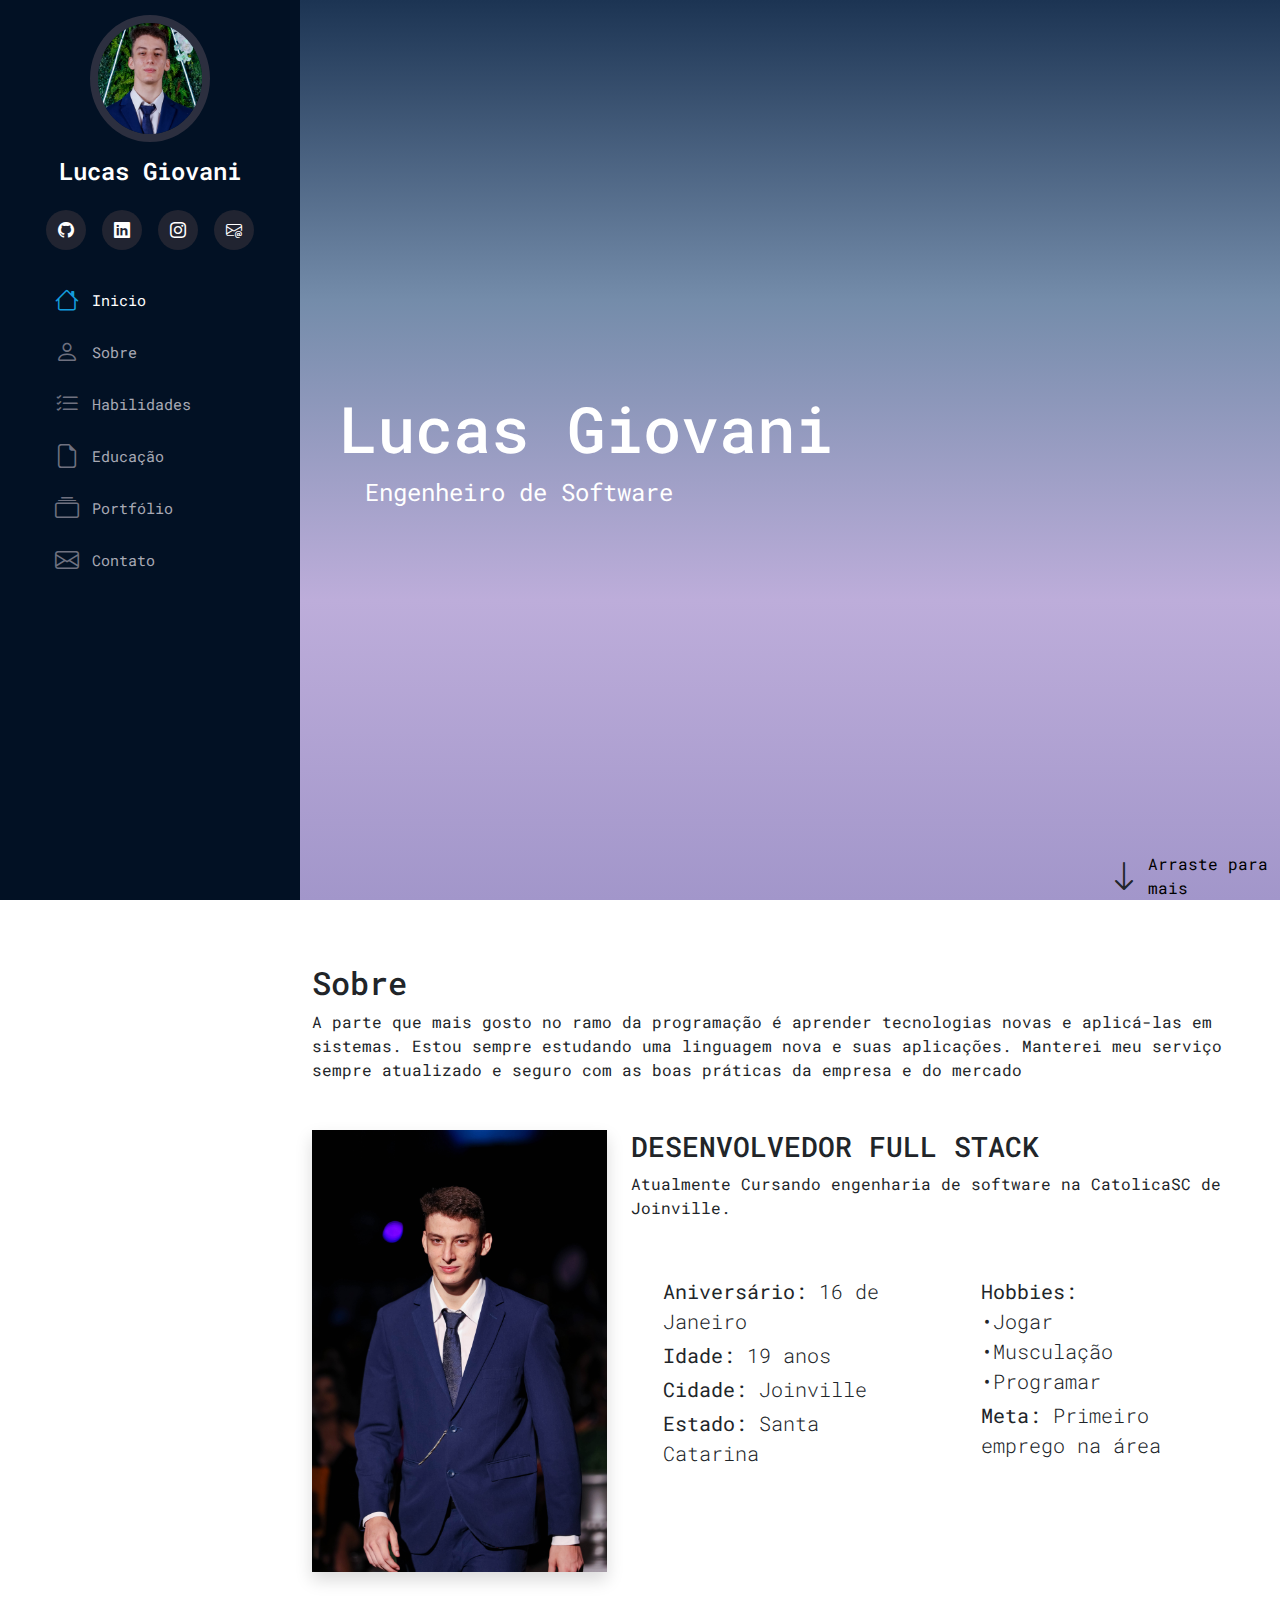
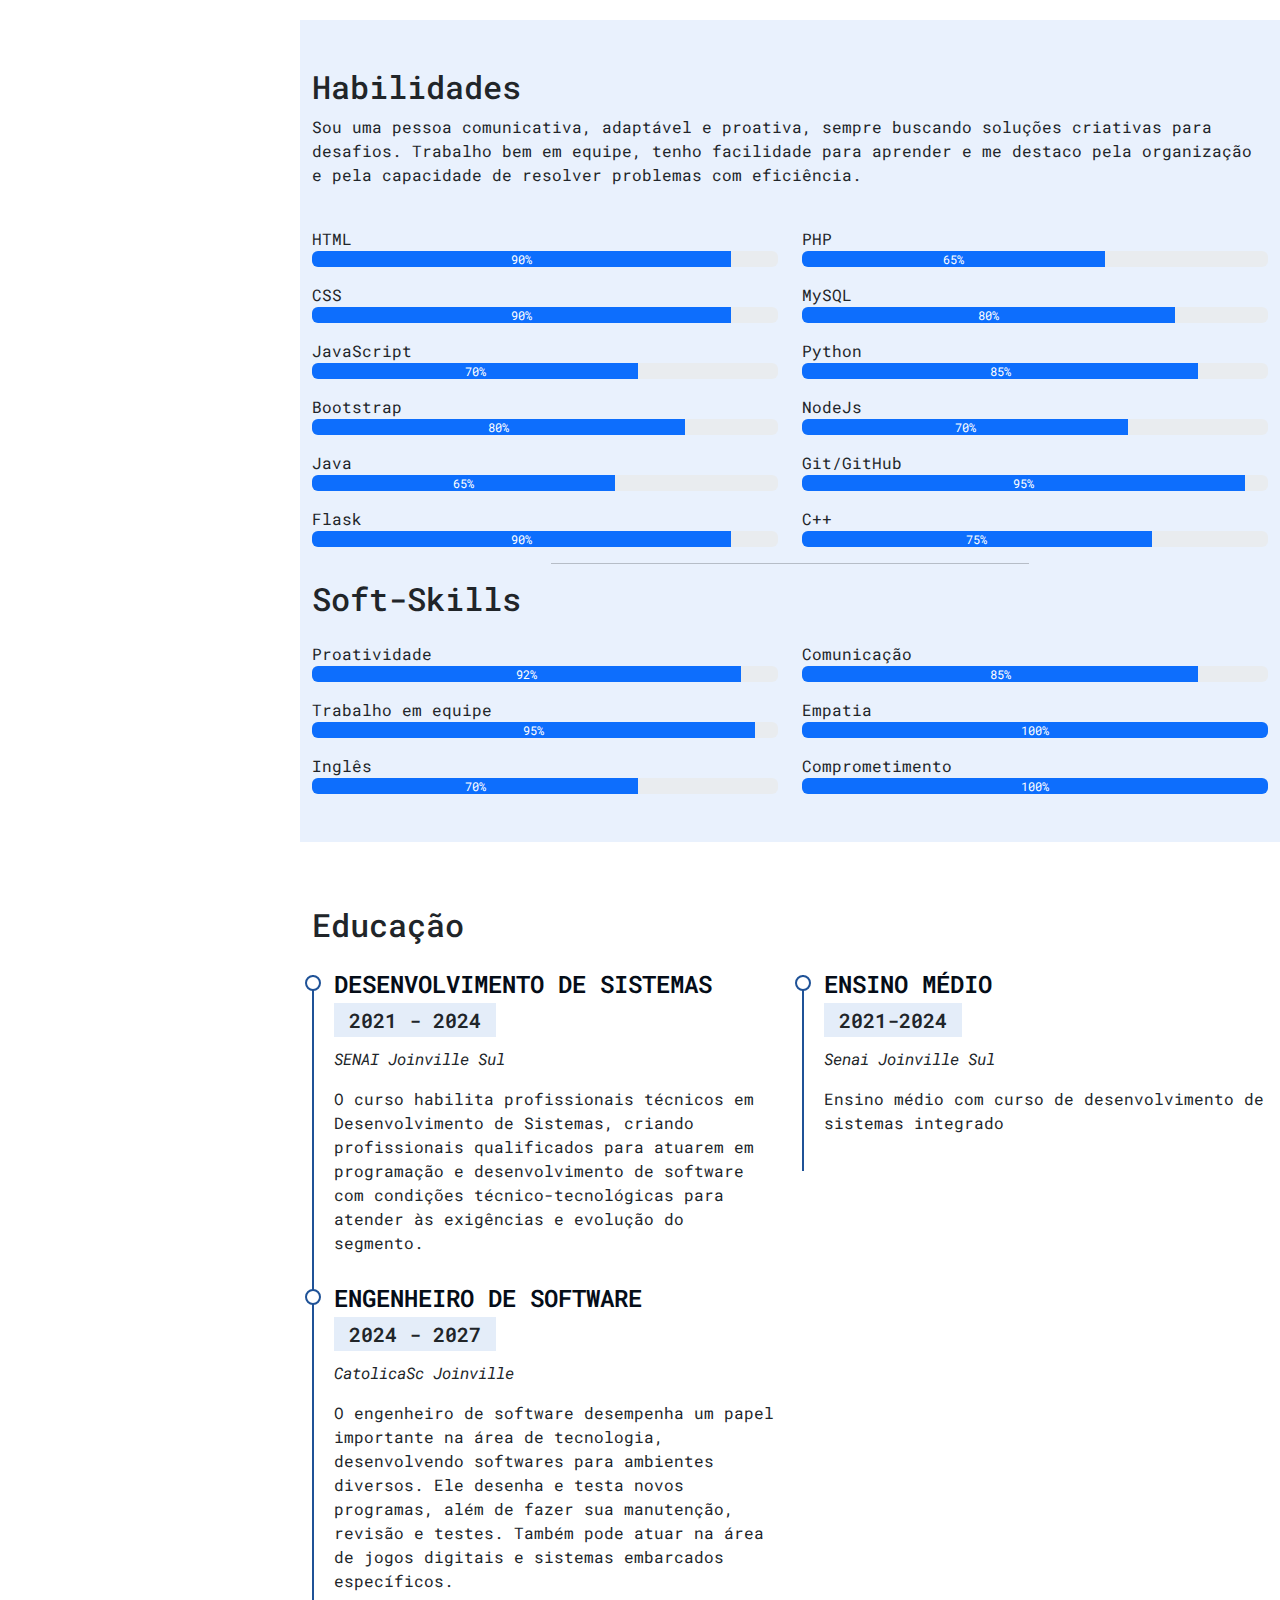
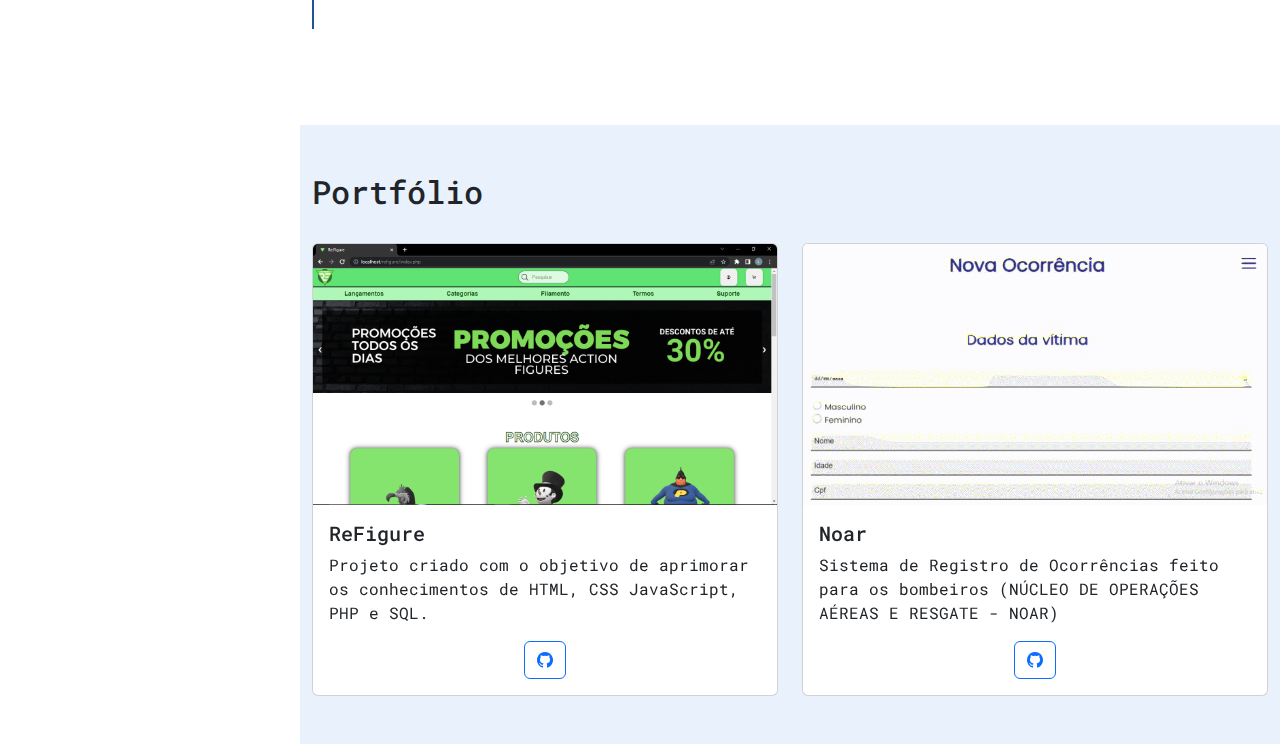
==== index.html @ ea5d6c71 "Update index.html" ====
<!DOCTYPE html>
<html lang="pt-br">

<head>
    <meta charset="UTF-8">
    <meta name="viewport" content="width=device-width, initial-scale=1.0">
    <link rel="stylesheet" href="./static/bootstrap/css/bootstrap.css">
    <link rel="stylesheet" href="./static/style.css">
    <link rel="icon" type="image/png" href="./static/img/">
    <link rel="stylesheet" href="https://cdn.jsdelivr.net/npm/bootstrap-icons@1.10.5/font/bootstrap-icons.css">
    <title>Lucas Giovani | Portfólio</title>
</head>

<body>

    <i class="bi bi-list menu-mobile"></i>

    <aside id="header"> <!--Menu lateral-->
        <section class="profile"> <!--Seção da foto de perfil, nome, e social-links-->
            <img src="./static/img/_MG_1927-rosto.jpg" alt="Foto Lucas"> <!--Foto pessoal-->
            <h1>Lucas Giovani</h1>
            <div class="social-links mt-4 text-center d-flex flex-row justify-content-center"> <!--linha aonde está o github, linkedin e o instagram-->
                <a target="_blank" href="https://github.com/LucasGiovaniFruck"> <!--github-->
                    <i class="bi bi-github"></i>
                </a>
                <a target="_blank" href="https://www.linkedin.com/in/lucas-giovani-fruck-2a6330213/"> <!--Linkedin-->
                    <i class="bi bi-linkedin"></i>
                </a>
                <a target="_blank" href="https://www.instagram.com/lucasgiovanifruck/"> <!--Instagram-->
                    <i class="bi bi-instagram"></i>
                </a>
                <a target="_blank" href="https://mail.google.com/mail/u/0/?fs=1&to=Lucas.g.fruck@gmail.com&tf=cm"> <!--Instagram-->
                    <i class="bi bi-envelope-at"></i>
                </a>
                
            </div>
        </section>

        <nav id="navbar" class="nav-menu"> <!--navbar lateral-->
            <ul class="nav flex-column"> <!--Lista em column-->
                <li class="nav-item">
                    <a class="nav-link active" aria-current="page" href="#inicio"><i class="bi bi-house"></i>Inicio</a>
                </li>
                <li class="nav-item">
                    <a class="nav-link" href="#sobre"><i class="bi bi-person"></i>Sobre</a>
                </li>
                <li class="nav-item">
                    <a class="nav-link" href="#habilidades"><i class="bi bi-list-check"></i>Habilidades</a>
                </li>
                <li class="nav-item">
                    <a class="nav-link" href="#curriculo"><i class="bi bi-file-earmark"></i>Educação</a>
                </li>
                <li class="nav-item">
                    <a class="nav-link" href="#portfolio"><i class="bi bi-collection"></i>Portfólio</a>
                </li>
                <li class="nav-item">
                    <a class="nav-link" href="#contato"><i class="bi bi-envelope"></i>Contato</a>
                </li>
            </ul>
        </nav>
    </aside>

    <main id="main">

        <section class="row m-0 p-0" id="inicio">
            <div class="col-md-7 d-flex justify-content-center align-itens-center flex-column text-align-center">
                <h2 class="text-white text-shadow"> Lucas Giovani </h2>
                <span id="subtitle" class="text-white text-shadow">Engenheiro de Software</span>
            </div>

            <div class="col-md-5 d-flex justify-content-end align-items-end">
                <div id="arraste" class="d-flex align-itens-center text-shadow">
                    <i class="bi bi-arrow-down pe-2 fs-2"></i>
                    <a href="#sobre">Arraste para mais</a>
                </div>
            </div>
        </section>

        <section class="container mt-5" id="sobre">
            <div class="row w-100">
                <div class="col-md-12">
                    <h2 class="pt-3">Sobre</h2>
                    <p> 
                        A parte que mais gosto no ramo da
                        programação é aprender tecnologias
                        novas e aplicá-las em sistemas. Estou
                        sempre estudando uma linguagem
                        nova e suas aplicações. Manterei
                        meu serviço sempre atualizado e
                        seguro com as boas práticas da
                        empresa e do mercado 
                    </p>

                    <div class="row mt-5">
                        <div class="col-md-4">
                            <img class="img-fluid shadow" src="./static/img/ALE_1166.jpg" alt="Foto Lucas">
                        </div>
                        <div class="col-md-8">
                            <h3>DESENVOLVEDOR FULL STACK</h3>
                            <p> Atualmente Cursando engenharia de software na CatolicaSC de Joinville.</p>
                            <br>
                                <div class="row mt-3 mb-3">
                                    <div class="col-md-6">
                                        <ul class="list-group-flush fs-5">
                                            <li class="list-group-item mb-1">
                                                Aniversário: <span class="fw-light">16 de Janeiro</span>
                                            </li>
                                            <li class="list-group-item mb-1">
                                                Idade: <span class="fw-light">19 anos</span>
                                            </li>
                                            <li class="list-group-item mb-1">
                                                Cidade: <span class="fw-light">Joinville</span>
                                            </li>
                                            <li class="list-group-item mb-1">
                                                Estado: <span class="fw-light">Santa Catarina</span>
                                            </li> 
                                        </ul>
                                    </div>
                                    <div class="col-md-6">
                                        <ul class="list-group-flush fs-5">
                                            <li class="list-group-item mb-1">
                                                Hobbies: <span class="fw-light"><br>•Jogar<Br>•Musculação<br>•Programar</span>
                                            </li>
                                            <li class="list-group-item mb-1">
                                                Meta: <span class="fw-light">Primeiro emprego na área</span>
                                            </li>
                                        </ul>  
                                    </div>
                                </div>

                        </div>
                    </div>
                </div>
            </div>
        </section>

        <section class="mt-5 section-bg" id="habilidades">

            <div class="container pb-5">
                <h2 class="pt-5">Habilidades</h2>
                <p>Sou uma pessoa comunicativa, adaptável e proativa, sempre buscando soluções criativas 
                    para desafios. Trabalho bem em equipe, tenho facilidade para aprender e me destaco 
                    pela organização e pela capacidade de resolver problemas com eficiência.</p>
                
                <div class="row mt-4">
                    <div class="col-md-6">
                        <p class="mt-3 mb-0">HTML</p>
                        <div class="progress" role="progressbar" aria-label="Example with label" aria-valuenow="90%" aria-valuemin="0" aria-valuemax="100">
                            <div class="progress-bar" style="width: 90%">90%</div>
                        </div>
                        <p class="mt-3 mb-0">CSS</p>
                        <div class="progress" role="progressbar" aria-label="Example with label" aria-valuenow="90%" aria-valuemin="0" aria-valuemax="100">
                            <div class="progress-bar" style="width: 90%">90%</div>
                        </div>
                        <p class="mt-3 mb-0">JavaScript</p>
                        <div class="progress" role="progressbar" aria-label="Example with label" aria-valuenow="70%" aria-valuemin="0" aria-valuemax="100">
                            <div class="progress-bar" style="width: 70%">70%</div>
                        </div>
                        <p class="mt-3 mb-0">Bootstrap</p>
                        <div class="progress" role="progressbar" aria-label="Example with label" aria-valuenow="80%" aria-valuemin="0" aria-valuemax="100">
                            <div class="progress-bar" style="width: 80%">80%</div>  
                        </div>           
                        <p class="mt-3 mb-0">Java</p>
                        <div class="progress" role="progressbar" aria-label="Example with label" aria-valuenow="65%" aria-valuemin="0" aria-valuemax="100">
                            <div class="progress-bar" style="width: 65%">65%</div>  
                        </div>     
                        <p class="mt-3 mb-0">Flask</p>
                        <div class="progress" role="progressbar" aria-label="Example with label" aria-valuenow="90%" aria-valuemin="0" aria-valuemax="100">
                            <div class="progress-bar" style="width: 90%">90%</div>  
                        </div>            
                    </div>
                    <div class="col-md-6">
                        <p class="mt-3 mb-0">PHP</p>
                        <div class="progress" role="progressbar" aria-label="Example with label" aria-valuenow="65%" aria-valuemin="0" aria-valuemax="100">
                            <div class="progress-bar" style="width: 65%">65%</div>  
                        </div>
                        <p class="mt-3 mb-0">MySQL</p>
                        <div class="progress" role="progressbar" aria-label="Example with label" aria-valuenow="80%" aria-valuemin="0" aria-valuemax="100">
                            <div class="progress-bar" style="width: 80%">80%</div>  
                        </div>
                        <p class="mt-3 mb-0">Python</p>
                        <div class="progress" role="progressbar" aria-label="Example with label" aria-valuenow="85%" aria-valuemin="0" aria-valuemax="100">
                            <div class="progress-bar" style="width: 85%">85%</div>  
                        </div>
                        <p class="mt-3 mb-0">NodeJs</p>
                        <div class="progress" role="progressbar" aria-label="Example with label" aria-valuenow="70%" aria-valuemin="0" aria-valuemax="100">
                            <div class="progress-bar" style="width: 70%">70%</div>  
                        </div>
                        <p class="mt-3 mb-0">Git/GitHub</p>
                        <div class="progress" role="progressbar" aria-label="Example with label" aria-valuenow="95%" aria-valuemin="0" aria-valuemax="100">
                            <div class="progress-bar" style="width: 95%">95%</div>  
                        </div>
                        <p class="mt-3 mb-0">C++</p>
                        <div class="progress" role="progressbar" aria-label="Example with label" aria-valuenow="75%" aria-valuemin="0" aria-valuemax="100">
                            <div class="progress-bar" style="width: 75%">75%</div>  
                        </div>
                    </div>
                </div>

                <hr class="w-50 me-auto ms-auto">
                <h2 class="fs-2">Soft-Skills</h2>
    
                <div class="row">
                    <div class="col-md-6">
                        <p class="mt-3 mb-0">Proatividade</p>
                        <div class="progress" role="progressbar" aria-label="Example with label" aria-valuenow="92%" aria-valuemin="0" aria-valuemax="100">
                            <div class="progress-bar" style="width: 92%">92%</div>  
                        </div>
                        <p class="mt-3 mb-0">Trabalho em equipe</p>
                        <div class="progress" role="progressbar" aria-label="Example with label" aria-valuenow="95%" aria-valuemin="0" aria-valuemax="100">
                            <div class="progress-bar" style="width: 95%">95%</div>  
                        </div>
                        <p class="mt-3 mb-0">Inglês</p>
                        <div class="progress" role="progressbar" aria-label="Example with label" aria-valuenow="70%" aria-valuemin="0" aria-valuemax="100">
                            <div class="progress-bar" style="width: 70%">70%</div>  
                        </div>
                    </div>
                    <div class="col-md-6">
                        <p class="mt-3 mb-0">Comunicação</p>
                        <div class="progress" role="progressbar" aria-label="Example with label" aria-valuenow="85%" aria-valuemin="0" aria-valuemax="100">
                            <div class="progress-bar" style="width: 85%">85%</div>  
                        </div>
                        <p class="mt-3 mb-0">Empatia</p>
                        <div class="progress" role="progressbar" aria-label="Example with label" aria-valuenow="100%" aria-valuemin="0" aria-valuemax="100">
                            <div class="progress-bar" style="width: 100%">100%</div>  
                        </div>
                        <p class="mt-3 mb-0">Comprometimento</p>
                        <div class="progress" role="progressbar" aria-label="Example with label" aria-valuenow="100%" aria-valuemin="0" aria-valuemax="100">
                            <div class="progress-bar" style="width: 100%">100%</div>  
                        </div>
                    </div>
                </div>

            </div>

        </section>

        <section class="mt-5 cv" id="curriculo">

            <div class="container pb-5">
                <h2 class="pt-3 pb-4">Educação</h2>

                <div class="row">
                    <div class="col-md-6">
                        <div class="cv-item">
                            <h4>Desenvolvimento de Sistemas</h4>
                            <h5>2021 - 2024</h5>
                            <p><em>SENAI Joinville Sul</em></p>
                            <p>O curso habilita profissionais técnicos em Desenvolvimento de Sistemas, 
                                criando profissionais qualificados para atuarem em programação e 
                                desenvolvimento de software com condições técnico-tecnológicas para 
                                atender às exigências e evolução do segmento.</p>
                        </div>
                    </div>
                        <div class="col-md-6">
                            <div class="cv-item">
                                <h4>Ensino Médio</h4>
                                <h5>2021-2024</h5>
                                <p><em>Senai Joinville Sul</em></p>
                                <p>Ensino médio com curso de desenvolvimento de sistemas integrado</p>
                            </div>
                        </div>

                </div>
                <div class="row">
                    <div class="col-md-6">
                        <div class="cv-item">
                            <h4>Engenheiro de Software</h4>
                            <h5>2024 - 2027</h5>
                            <p><em>CatolicaSc Joinville</em></p>
                            <p>O engenheiro de software desempenha um papel importante na área de 
                                tecnologia, desenvolvendo softwares para ambientes diversos. Ele 
                                desenha e testa novos programas, além de fazer sua manutenção, 
                                revisão e testes. Também pode atuar na área de jogos digitais e 
                                sistemas embarcados específicos.</p>
                        </div>
                    </div>
                </div>
            </div>
        </section>

        <section id="portfolio" class="mt-5 section-bg">
            <div class="container pb-5 pt-5">
                <h2 class="pb-4">Portfólio</h2>

                <div id="carouselPortfolio" class="carousel carousel-dark slide">
                    <div class="carousel-inner">
                      <div class="carousel-item active" data-bs-interval="10000">
                        
                        <div class="row row-cols-1 row-cols-md-2 g-4">
                            <div class="col">
                              <div class="card">
                                <img src="./static/img/refigurefoto.png" class="card-img-top" alt="...">
                                <div class="card-body">
                                  <h5 class="card-title">ReFigure</h5>
                                  <p class="card-text">Projeto criado com o objetivo de aprimorar os conhecimentos de HTML, CSS JavaScript, PHP e SQL.</p>
                                <div class="d-flex justify-content-center">
                                    <a href="https://github.com/LucasGiovaniFruck/REfigure" target="_blank" class="btn btn-outline-primary">
                                    <i class="bi bi-github"></i>
                                    </a>
                                </div>
                                </div>
                              </div>
                            </div>
                            <div class="col">
                              <div class="card">
                                <img src="./static/img/Noar.png" class="card-img-top" alt="...">
                                <div class="card-body">
                                  <h5 class="card-title">Noar</h5>
                                  <p class="card-text">Sistema de Registro de Ocorrências
                                    feito para os bombeiros (NÚCLEO DE
                                    OPERAÇÕES AÉREAS E RESGATE - NOAR)</p>
                                    <div class="d-flex justify-content-center">
                                        <a href="https://github.com/LucasGiovaniFruck/Noar" target="_blank" class="btn btn-outline-primary">
                                        <i class="bi bi-github"></i>
                                        </a>
                                    </div>
                                </div>
                              </div>
                            </div>

                          </div>

                      </div>

                    </div>

                  </div>
                
            </div>
        </section>


    </main>

    <script src="../static/bootstrap/js/bootstrap.bundle.min.js"></script>
    <script src="../static/script.js"></script>
</body>

</html>


<!--<div class="col">
                              <div class="card">
                                <img src="./static/img/refigurefoto.png" class="card-img-top" alt="Site e-commerce">
                                <div class="card-body">
                                  <h5 class="card-title">ReFigure e-commerce</h5>
                                  <p class="card-text">Projeto criado com o objetivo de aprimorar os conhecimentos de HTML, CSS JavaScript, PHP e SQL.</p>
                                  <div class="d-flex justify-content-center">
                                    <a href="https://www.google.com/" target="_blank" class="btn-outline-dark me-3"><i class="bi bi-github"></i></a>
                                    <a href="https://www.google.com/" target="_blank" class="btn btn-outline-primary"><i class="bi bi-link-45deg"></i></a> 
                                  </div>
                                </div>
                              </div>
                            </div>
---- static/style.css ----
@import url('https://fonts.googleapis.com/css2?family=Roboto+Mono:ital,wght@0,100;0,200;0,300;0,400;0,500;0,600;0,700;1,100;1,200;1,300;1,400;1,500;1,600;1,700&display=swap');

html, body
{
    font-family: Roboto Mono, Arial;
    width: 100%;
    height: 100%;
}

#header /*Menu lateral*/
{
    position: fixed;
    top: 0;
    left: 0;
    bottom: 0;
    background-color: #021124;
    overflow-y: auto;
    width: 300px;
    transition: all ease-in-out 0.5s;
    padding: 0 15px;
    z-index: 9997;
}

#header .profile img /*foto pessoal*/
{
    margin: 15px auto;
    display: block;
    width: 120px;
    border: 8px solid #2c2f3f;
    border-radius: 50%;
}

#header .profile h1 /*Nome abaixo da foto pessoal*/
{
    font-size: 24px;
    margin: 0;
    padding: 0;
    font-weight: 600;
    text-align: center;
    color: #fff;
}

#header .profile .social-links
{
    margin-left: 1rem;
}

#header .profile .social-links a /*Icones dentro do circulo do social-links*/
{
    display: flex;
    justify-content: center;
    align-items: center;
    height: 40px;
    width: 40px;
    font-size: 1rem;
    background-color: #212431;
    color: #fff;
    padding: 0.6rem;
    margin-right: 1rem;
    border-radius: 50%;
    transition: 0.3s;
    text-decoration: none;
}

#header .profile .social-links a:hover /*hover para ao passar o mouse por cima dos social-links ficar azul*/
{
    background-color: #149ddd;
}

.nav-menu /*Para o nav-menu ficar alinhado*/
{
    padding: 1.5rem;
}

.nav-menu a,
.nav-menu a:focus /*Para deixar os textoscom suas respectivas cores e tamanhos*/
{
    display: flex;
    align-items: center;
    color: #a8a9b4;
    transition: 0.3s;
    font-size: 15px;
}

.nav-menu a i,
.nav-menu a:focus i /*Para deixar os icones com suas respectivas cores e tamanhos*/
{
    font-size: 24px;
    padding-right: 0.8rem;
    color: #6f7180;
}

.nav-menu a:hover,
.nav-menu .active,
.nav-menu .active:focus,
.nav-menu li:hover > a /*Para deixar o texto inicio destacado*/
{
    text-decoration: none;
    color: #ffffff;
}

.nav-menu a:hover i,
.nav-menu .active i,
.nav-menu .active:focus i,
.nav-menu li:hover > a i /*Para deixar o icone do inicio destacado*/
{
    color: #149ddd;
}

#main
{
    margin-left: 300px;
}

section#inicio
{
    background: linear-gradient(#1c3453, #748caa, #bdaddaff, #a296ca);
    background-repeat: no-repeat;
    /* para ocupar todo o espaço da tela */
    background-size: cover;
    /* Para não rolar junto com a tela fincado fixa */
    background-attachment: fixed;
    background-position: center;
    width: 100%;
    height: 100vh;
}

section#inicio h2
{
    font-size: 4rem;
    text-align: center;
}

section#inicio span#subtitle
{
    margin-left: 3.3rem;
    font-size: 1.5rem;
}

.text-shadow
{
    text-shadow: 4px 4px 10px #0000;
}

section#inicio div#arraste
{
    width: 10rem;
}

section#inicio div#arraste a
{
    text-decoration: none;
    color: #000;
}

i.menu-mobile
{
    position: fixed;
    color: #fff;
    background-color: #06264e;
    right: 1rem;
    top: 1rem;
    font-size: 1.5rem;
    border-radius: 4rem;
    cursor: pointer;
    z-index: 10;
    width: 45px;
    height: 45px;
    display: none;
    justify-content: center;
    align-items: center;
}

.menu-nav-active
{
    overflow: hidden;
}

.menu-nav-active #header
{
    left: 0;
}

@media (max-width: 1024px)
{
    #header
    {
        left: -300px;
    }
    i.menu-mobile
    {
        display: flex;
    }
    section#inicio h2
    {
        font-size: 3rem;
    }
    section#inicio span#subtitle
    {
        margin-left: 0;
        font-size: 1rem;
        display: flex;
        justify-content: center;
    }
    #main
    {
        margin-left: 0;
    }
}

/* Estilização da scrollbar */
*::-webkit-scrollbar
{
    width: 10px;
}

*::-webkit-scrollbar-track
{
    width: 12px;
    box-shadow: inset 0 0 .3rem #000050;
    background-color: #fff;
}

*::-webkit-scrollbar-thumb
{
    background-color: #343a91;
}

.section-bg
{
    background-color: #e9f1fd;
}

.cv .cv-title
{
    font-weight: 700;
    margin-top: 20px;
    margin-bottom: 20px;
    color: #050d18;
}

.cv .cv-item 
{
    padding: 0 0 20px 20px;
    margin-top: -2px;
    border-left: 2px solid #1f5297;
    position: relative;
}

.cv .cv-item h4
{
    line-height: 18px;
    font-weight: 600;
    text-transform: uppercase;
    color: #050d18;
    margin-bottom: 10px;
}

.cv .cv-item h5
{
    background: #e4edf9;
    padding: 5px 15px;
    display: inline-block;
    font-weight: 600;
    margin-bottom: 10px;
}

.cv .cv-item::before
{
    content: "";
    position: absolute;
    top: 0;
    left: -9px;
    width: 16px;
    height: 16px;
    border: 2px solid #1f5297;
    background: #fff;
    border-radius: 50%;
}
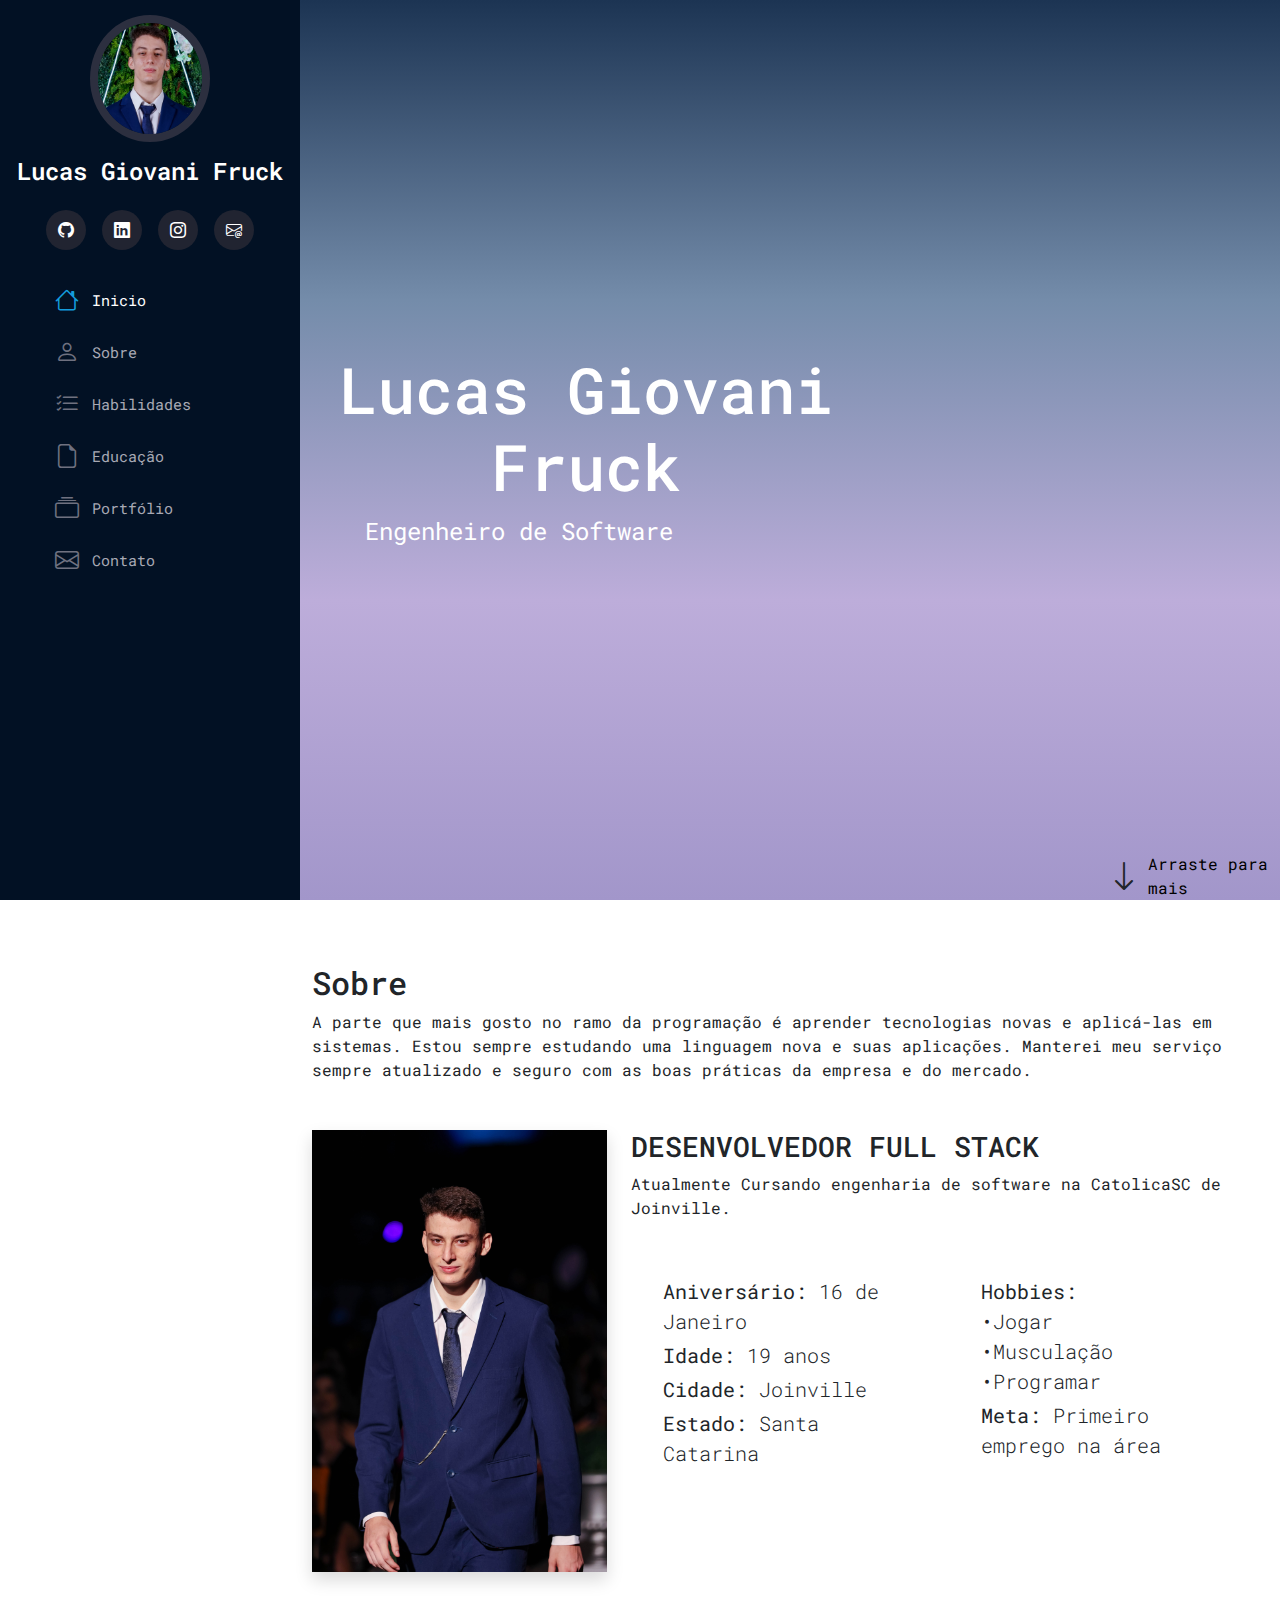
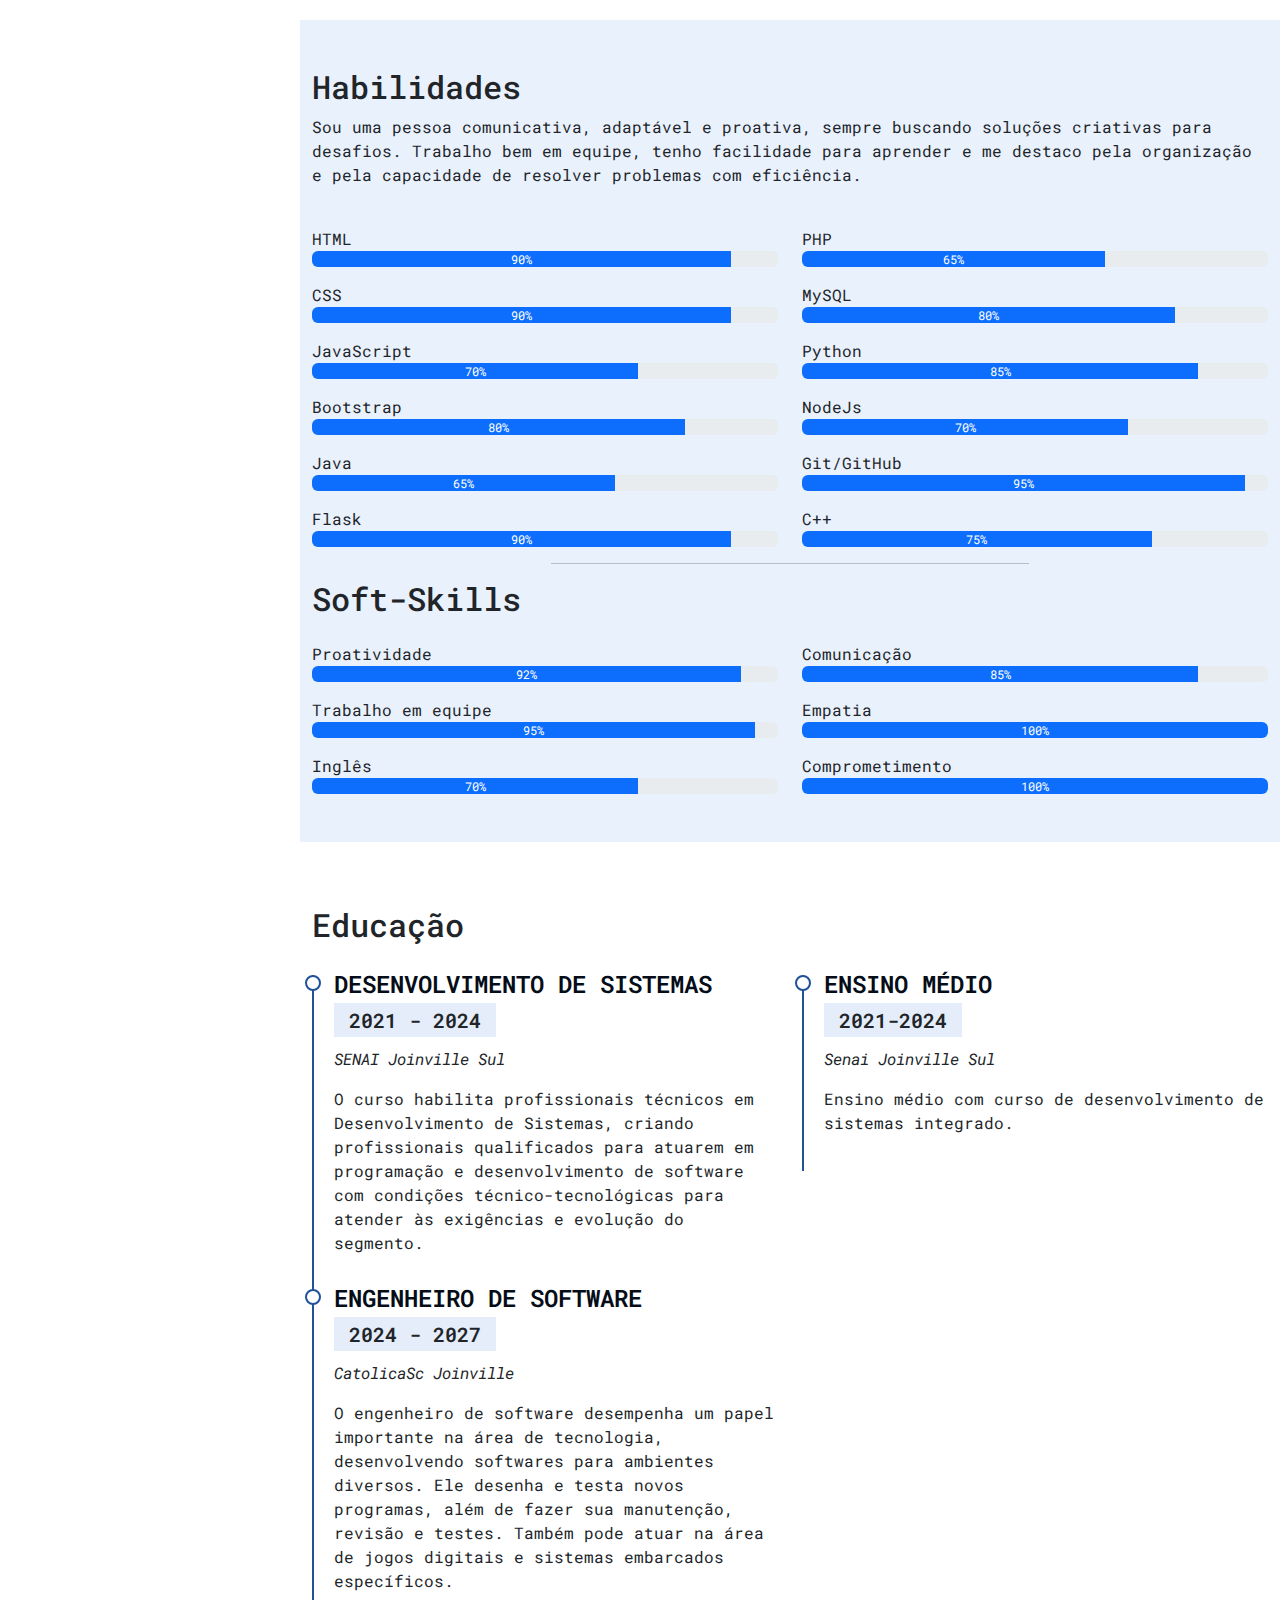
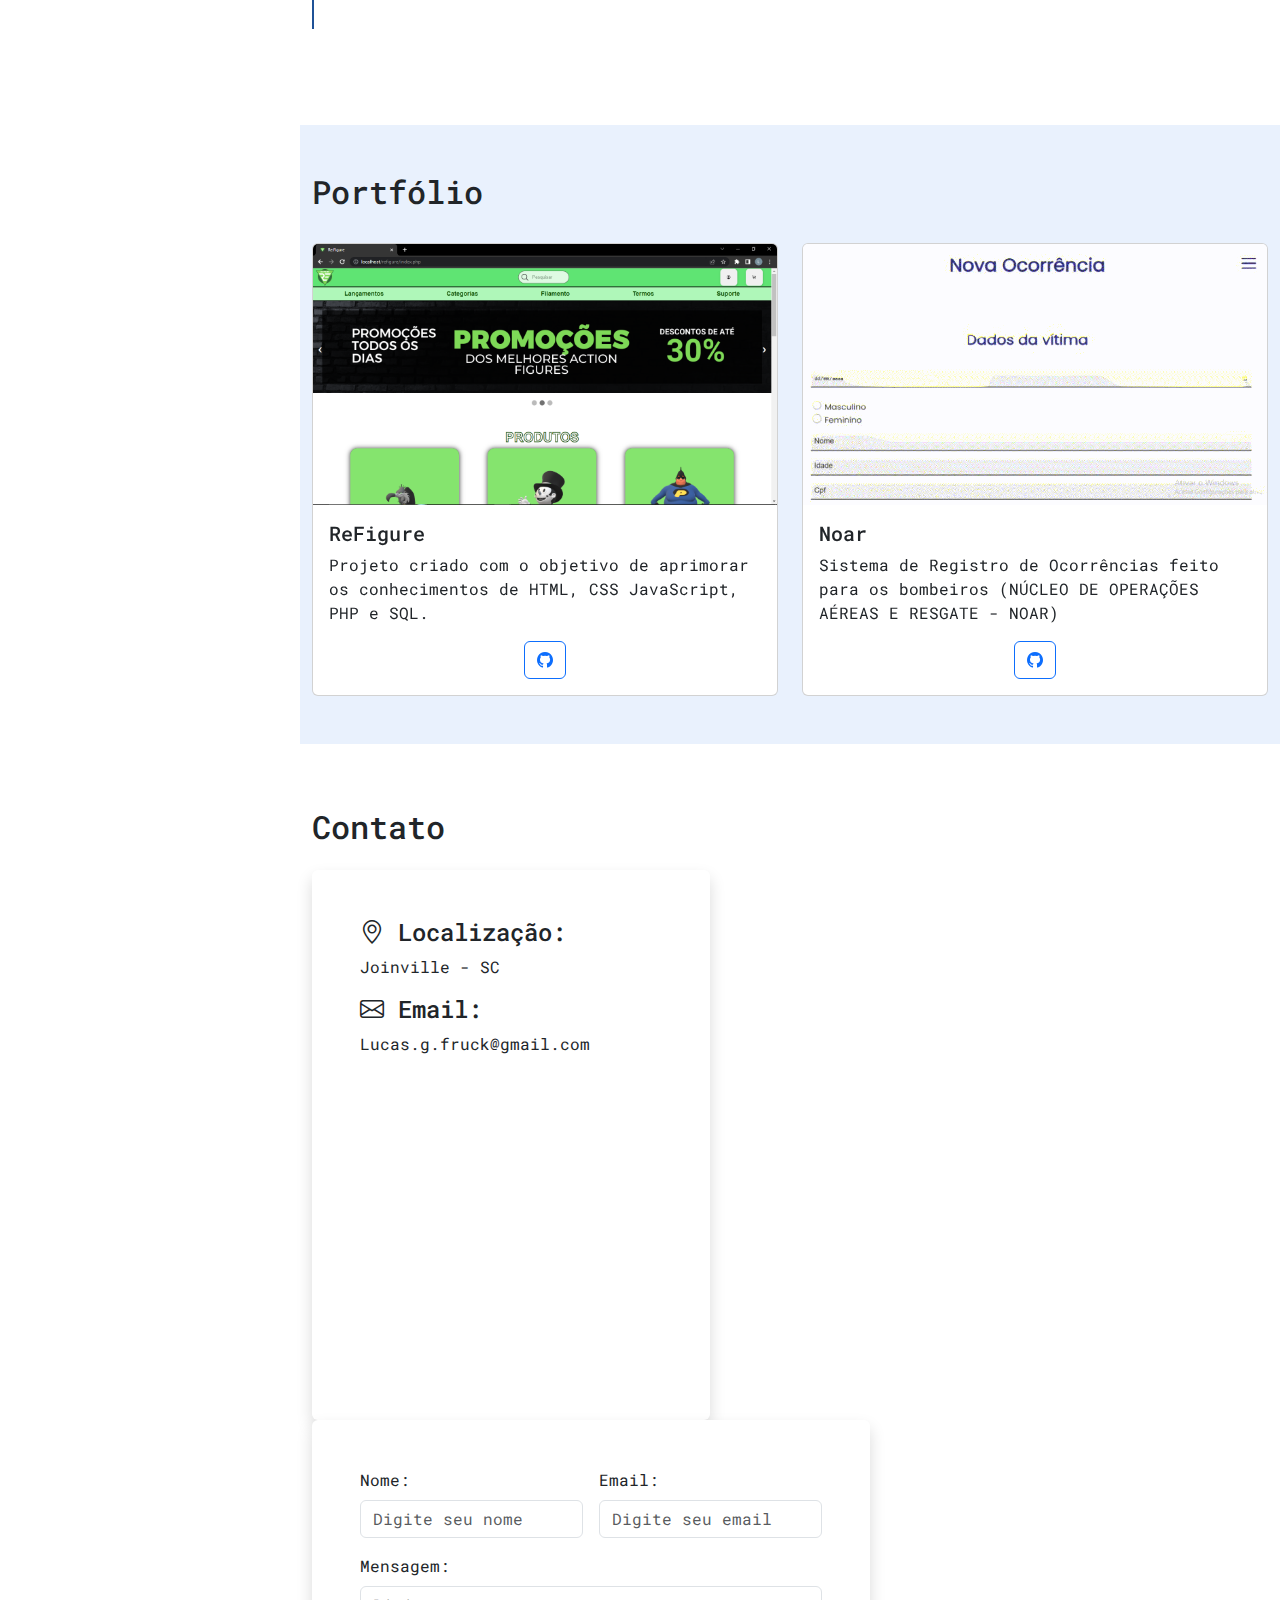
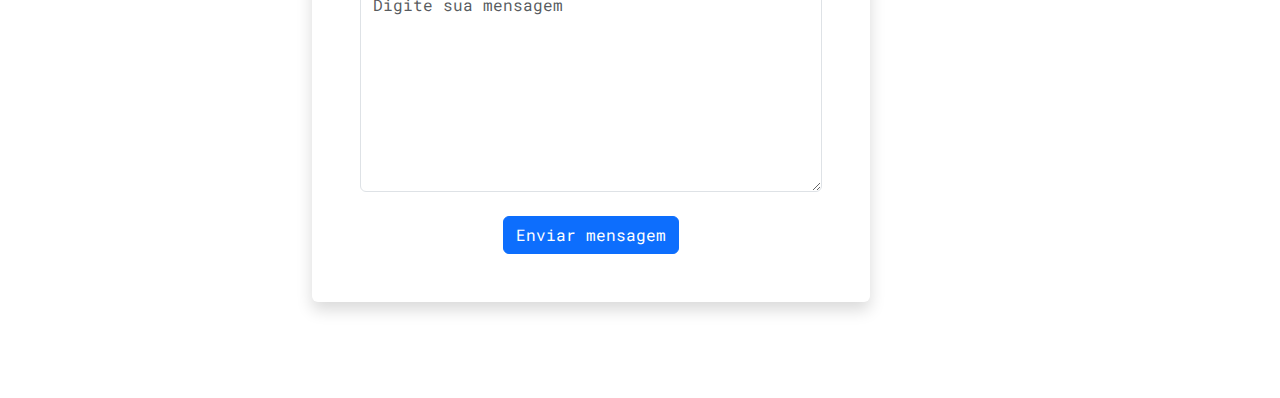
==== commit 3c7ea331: "Contatos" ====
--- a/index.html
+++ b/index.html
@@ -18,7 +18,7 @@
     <aside id="header"> <!--Menu lateral-->
         <section class="profile"> <!--Seção da foto de perfil, nome, e social-links-->
             <img src="./static/img/_MG_1927-rosto.jpg" alt="Foto Lucas"> <!--Foto pessoal-->
-            <h1>Lucas Giovani</h1>
+            <h1>Lucas Giovani Fruck</h1>
             <div class="social-links mt-4 text-center d-flex flex-row justify-content-center"> <!--linha aonde está o github, linkedin e o instagram-->
                 <a target="_blank" href="https://github.com/LucasGiovaniFruck"> <!--github-->
                     <i class="bi bi-github"></i>
@@ -64,7 +64,7 @@
 
         <section class="row m-0 p-0" id="inicio">
             <div class="col-md-7 d-flex justify-content-center align-itens-center flex-column text-align-center">
-                <h2 class="text-white text-shadow"> Lucas Giovani </h2>
+                <h2 class="text-white text-shadow"> Lucas Giovani Fruck </h2>
                 <span id="subtitle" class="text-white text-shadow">Engenheiro de Software</span>
             </div>
 
@@ -88,7 +88,7 @@
                         nova e suas aplicações. Manterei
                         meu serviço sempre atualizado e
                         seguro com as boas práticas da
-                        empresa e do mercado 
+                        empresa e do mercado.
                     </p>
 
                     <div class="row mt-5">
@@ -257,7 +257,7 @@
                                 <h4>Ensino Médio</h4>
                                 <h5>2021-2024</h5>
                                 <p><em>Senai Joinville Sul</em></p>
-                                <p>Ensino médio com curso de desenvolvimento de sistemas integrado</p>
+                                <p>Ensino médio com curso de desenvolvimento de sistemas integrado.</p>
                             </div>
                         </div>
 
@@ -330,6 +330,57 @@
             </div>
         </section>
 
+        <section id="contato" class="pt-5 pb-5">
+
+            <div class="container mb-5">
+                <h2 class="pt-3 pb-3">Contato</h2>
+
+                <div class="col-md-5">
+                    <div class="card p-5 shadow border-0">
+                        <div class="endereco">
+                            <h4><i class="bi bi-geo-alt"></i> Localização:</h4>
+                            <p>Joinville - SC</p>
+                        </div>
+
+                        <div class="email">
+                            <h4><i class="bi bi-envelope"></i> Email:</h4>
+                            <p>Lucas.g.fruck@gmail.com</p>
+                        </div>
+
+                        <iframe src="https://www.google.com/maps/embed?pb=!1m18!1m12!1m3!1d3576.4084633962334!2d-48.84293452502118!3d-26.31326996842407!2m3!1f0!2f0!3f0!3m2!1i1024!2i768!4f13.1!3m3!1m2!1s0x94deb054a8aaf97b%3A0x91febb1a2773aab3!2sAv.%20Cel.%20Proc%C3%B3pio%20Gomes%2C%20825%20-%20Bucarein%2C%20Joinville%20-%20SC%2C%2089202-300!5e0!3m2!1spt-BR!2sbr!4v1741627154884!5m2!1spt-BR!2sbr" 
+                        width="400" height="300" style="border:0;" allowfullscreen="" loading="lazy" 
+                        referrerpolicy="no-referrer-when-downgrade"></iframe>
+                    
+                    </div>
+                </div>
+
+                <div class="col-md-7 mt-5 mt-md-0">
+                    <div class="card p-5 h-100 shadow border-0">
+                        
+                        <form class="row g-3">
+                            <div class="col-md-6">
+                              <label for="nome" class="form-label">Nome:</label>
+                              <input type="text" class="form-control" id="nome" name="nome" placeholder="Digite seu nome">
+                            </div>
+                            <div class="col-md-6">
+                              <label for="email" class="form-label">Email:</label>
+                              <input type="email" class="form-control" id="email" placeholder="Digite seu email">
+                            </div>
+                            <div class="col-12">
+                              <label for="Mensagem" class="form-label">Mensagem:</label>
+                              <textarea type="text" class="form-control" id="inputAddress" placeholder="Digite sua mensagem" name="mensagem" rows="8"></textarea> 
+                            </div>
+                            <div class="col-12 d-flex justify-content-center mt-4">
+                              <button type="submit" class="btn btn-primary">Enviar mensagem</button>
+                            </div>
+                          </form>
+
+                    </div>
+                </div>
+
+            </div>
+
+        </section>
 
     </main>
 
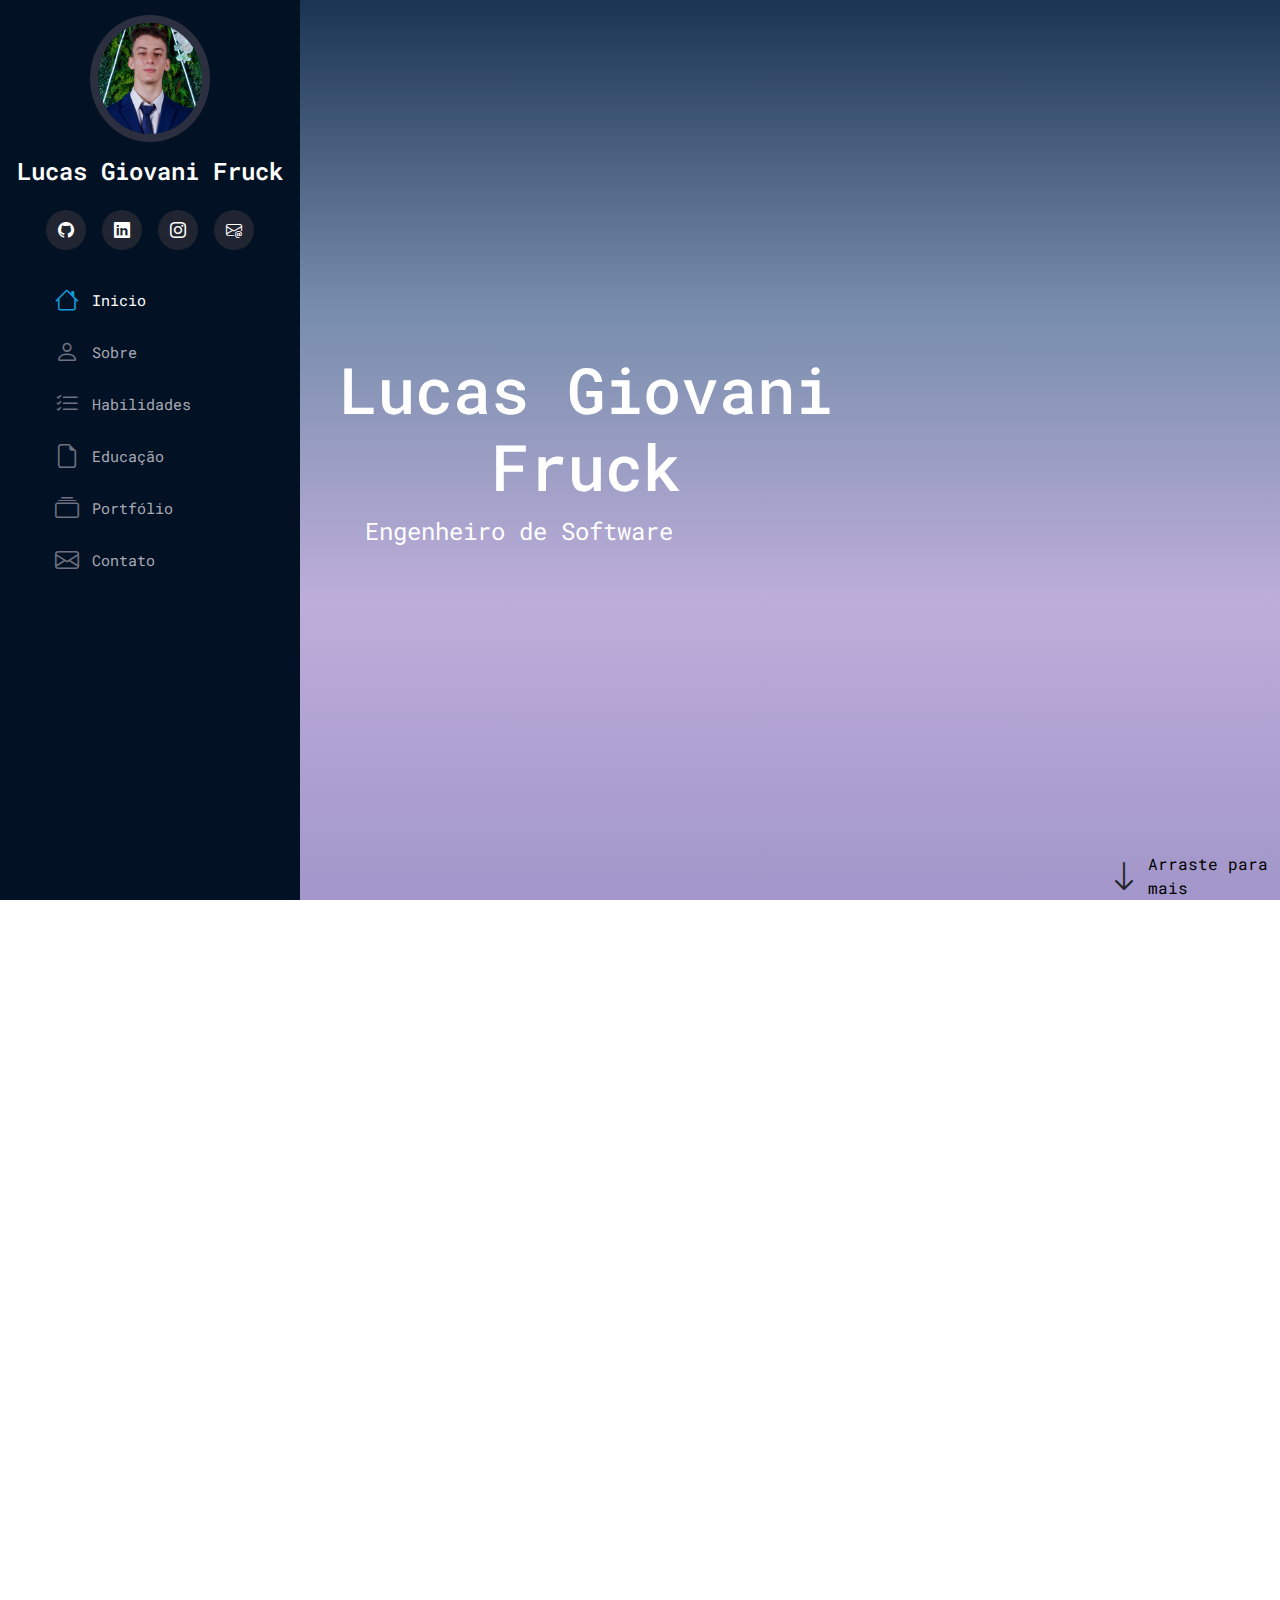
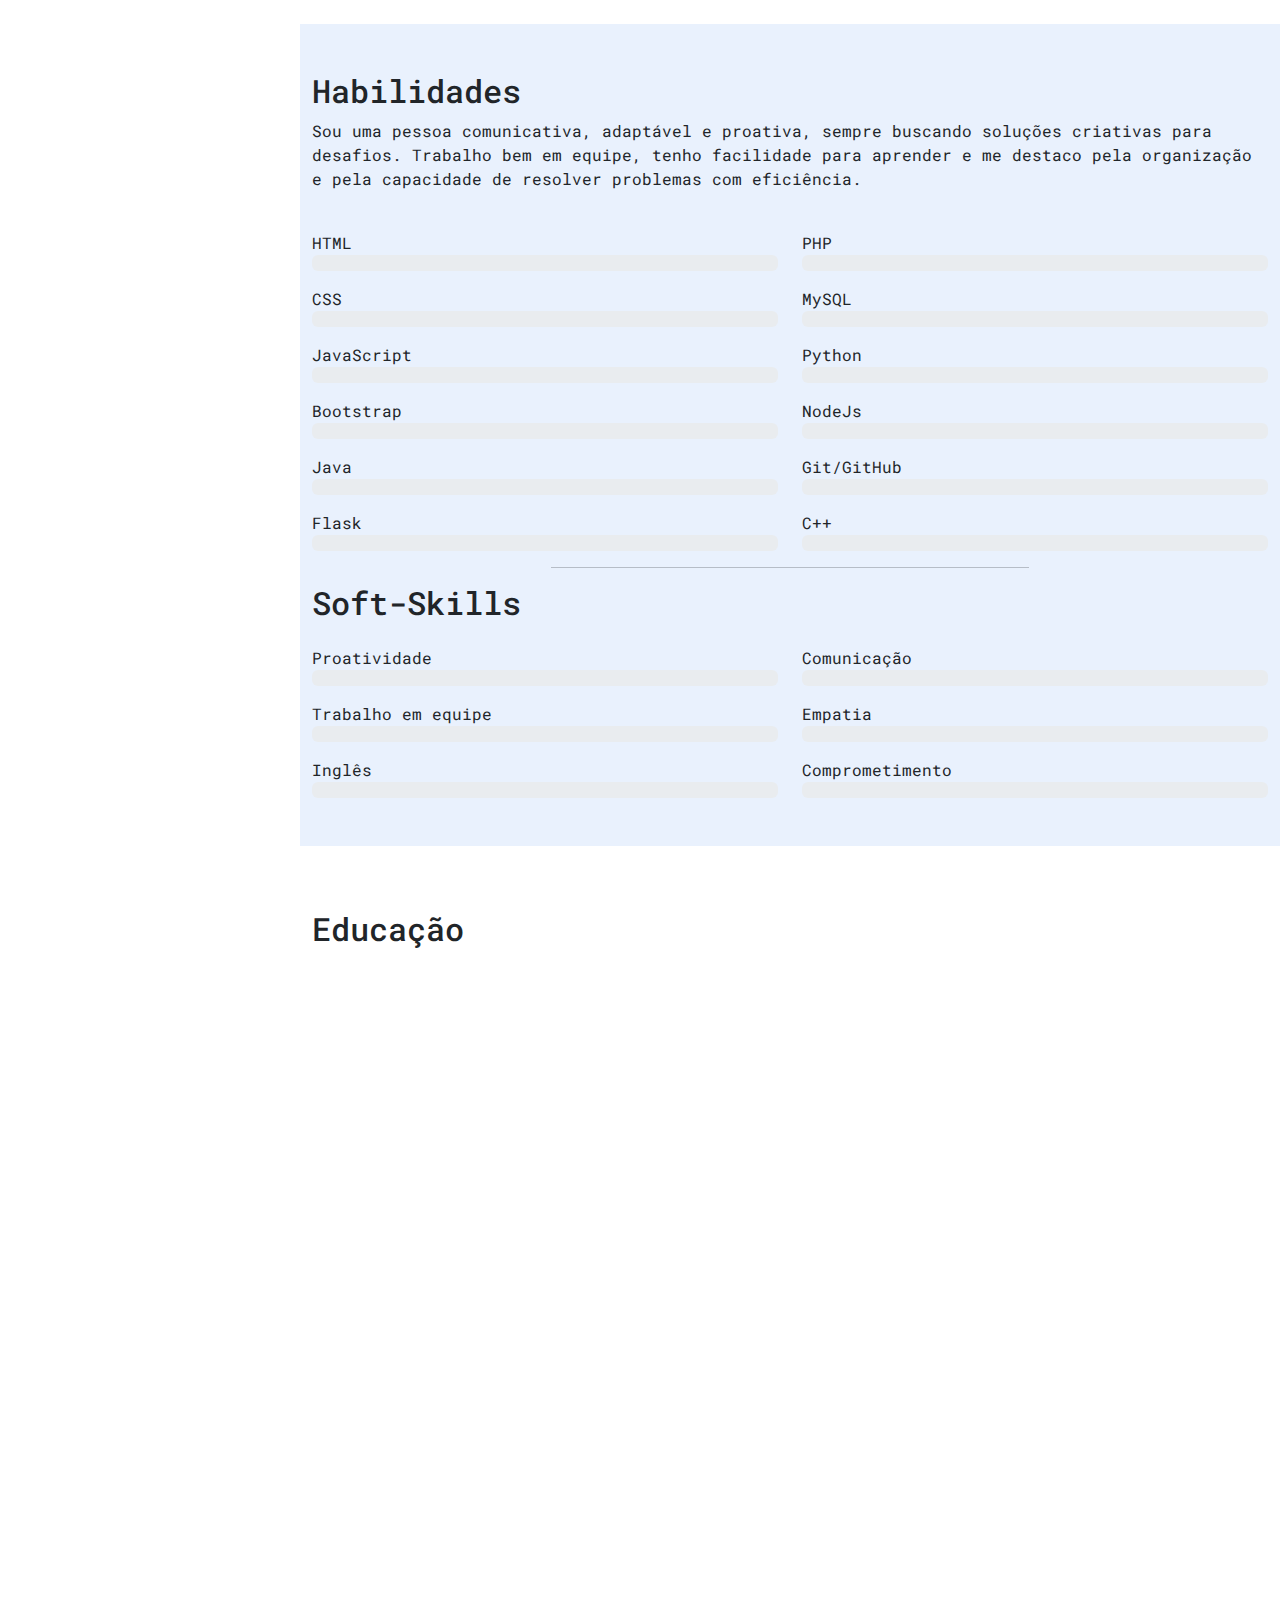
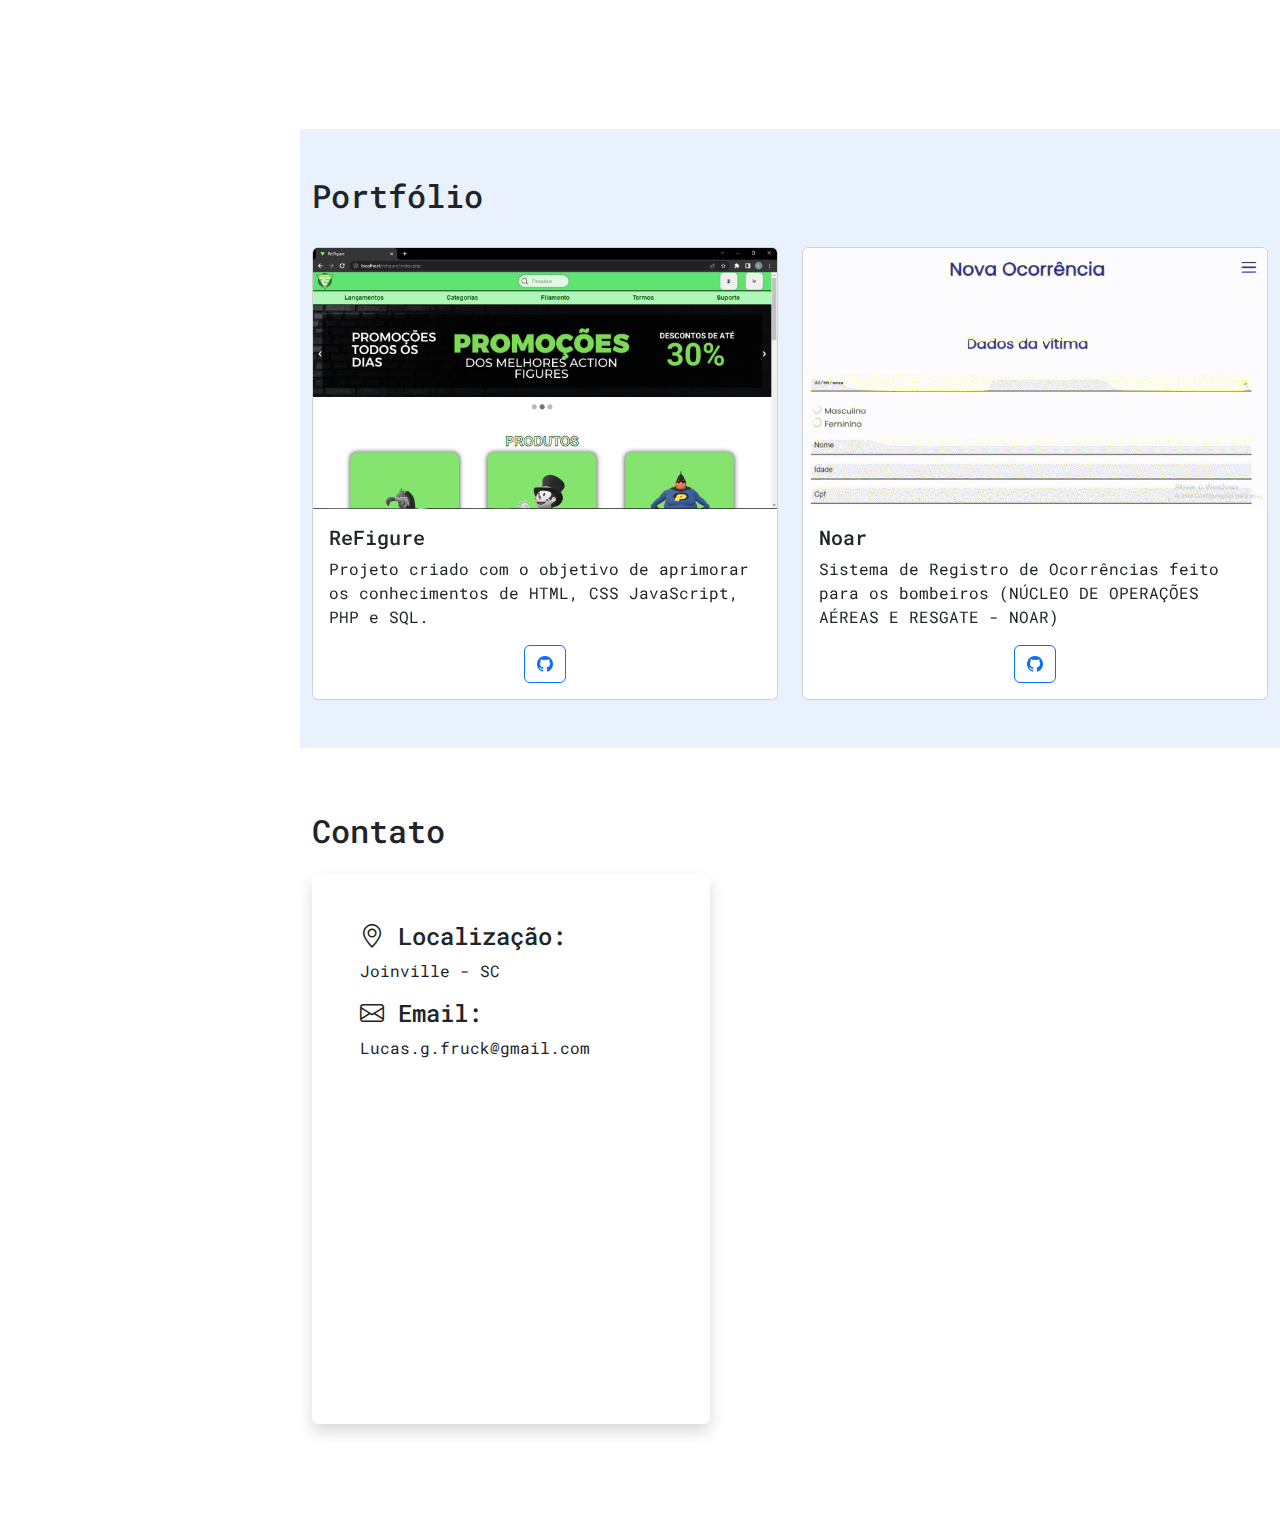
==== commit c90c5cb3: "Finish" ====
--- a/index.html
+++ b/index.html
@@ -62,7 +62,7 @@
 
     <main id="main">
 
-        <section class="row m-0 p-0" id="inicio">
+        <section  id="inicio" class="row m-0 p-0">
             <div class="col-md-7 d-flex justify-content-center align-itens-center flex-column text-align-center">
                 <h2 class="text-white text-shadow"> Lucas Giovani Fruck </h2>
                 <span id="subtitle" class="text-white text-shadow">Engenheiro de Software</span>
@@ -76,9 +76,9 @@
             </div>
         </section>
 
-        <section class="container mt-5" id="sobre">
+        <section  id="sobre" class="container mt-5">
             <div class="row w-100">
-                <div class="col-md-12">
+                <div class="col-md-12" data-anime="down">
                     <h2 class="pt-3">Sobre</h2>
                     <p> 
                         A parte que mais gosto no ramo da
@@ -90,12 +90,13 @@
                         seguro com as boas práticas da
                         empresa e do mercado.
                     </p>
+                </div>
 
                     <div class="row mt-5">
                         <div class="col-md-4">
-                            <img class="img-fluid shadow" src="./static/img/ALE_1166.jpg" alt="Foto Lucas">
-                        </div>
-                        <div class="col-md-8">
+                            <img class="img-fluid shadow" src="./static/img/ALE_1166.jpg" alt="Foto Lucas" data-anime="left">
+                        </div>
+                        <div class="col-md-8" data-anime="right">
                             <h3>DESENVOLVEDOR FULL STACK</h3>
                             <p> Atualmente Cursando engenharia de software na CatolicaSC de Joinville.</p>
                             <br>
@@ -134,7 +135,7 @@
             </div>
         </section>
 
-        <section class="mt-5 section-bg" id="habilidades">
+        <section id="habilidades" class="mt-5 section-bg">
 
             <div class="container pb-5">
                 <h2 class="pt-5">Habilidades</h2>
@@ -146,53 +147,53 @@
                     <div class="col-md-6">
                         <p class="mt-3 mb-0">HTML</p>
                         <div class="progress" role="progressbar" aria-label="Example with label" aria-valuenow="90%" aria-valuemin="0" aria-valuemax="100">
-                            <div class="progress-bar" style="width: 90%">90%</div>
+                            <div data-anime="left" class="progress-bar" style="width: 90%">90%</div>
                         </div>
                         <p class="mt-3 mb-0">CSS</p>
                         <div class="progress" role="progressbar" aria-label="Example with label" aria-valuenow="90%" aria-valuemin="0" aria-valuemax="100">
-                            <div class="progress-bar" style="width: 90%">90%</div>
+                            <div data-anime="left" class="progress-bar" style="width: 90%">90%</div>
                         </div>
                         <p class="mt-3 mb-0">JavaScript</p>
                         <div class="progress" role="progressbar" aria-label="Example with label" aria-valuenow="70%" aria-valuemin="0" aria-valuemax="100">
-                            <div class="progress-bar" style="width: 70%">70%</div>
+                            <div data-anime="left" class="progress-bar" style="width: 70%">70%</div>
                         </div>
                         <p class="mt-3 mb-0">Bootstrap</p>
                         <div class="progress" role="progressbar" aria-label="Example with label" aria-valuenow="80%" aria-valuemin="0" aria-valuemax="100">
-                            <div class="progress-bar" style="width: 80%">80%</div>  
+                            <div data-anime="left" class="progress-bar" style="width: 80%">80%</div>  
                         </div>           
                         <p class="mt-3 mb-0">Java</p>
                         <div class="progress" role="progressbar" aria-label="Example with label" aria-valuenow="65%" aria-valuemin="0" aria-valuemax="100">
-                            <div class="progress-bar" style="width: 65%">65%</div>  
+                            <div data-anime="left" class="progress-bar" style="width: 65%">65%</div>  
                         </div>     
                         <p class="mt-3 mb-0">Flask</p>
                         <div class="progress" role="progressbar" aria-label="Example with label" aria-valuenow="90%" aria-valuemin="0" aria-valuemax="100">
-                            <div class="progress-bar" style="width: 90%">90%</div>  
+                            <div data-anime="left" class="progress-bar" style="width: 90%">90%</div>  
                         </div>            
                     </div>
                     <div class="col-md-6">
                         <p class="mt-3 mb-0">PHP</p>
                         <div class="progress" role="progressbar" aria-label="Example with label" aria-valuenow="65%" aria-valuemin="0" aria-valuemax="100">
-                            <div class="progress-bar" style="width: 65%">65%</div>  
+                            <div data-anime="left" class="progress-bar" style="width: 65%">65%</div>  
                         </div>
                         <p class="mt-3 mb-0">MySQL</p>
                         <div class="progress" role="progressbar" aria-label="Example with label" aria-valuenow="80%" aria-valuemin="0" aria-valuemax="100">
-                            <div class="progress-bar" style="width: 80%">80%</div>  
+                            <div data-anime="left" class="progress-bar" style="width: 80%">80%</div>  
                         </div>
                         <p class="mt-3 mb-0">Python</p>
                         <div class="progress" role="progressbar" aria-label="Example with label" aria-valuenow="85%" aria-valuemin="0" aria-valuemax="100">
-                            <div class="progress-bar" style="width: 85%">85%</div>  
+                            <div data-anime="left" class="progress-bar" style="width: 85%">85%</div>  
                         </div>
                         <p class="mt-3 mb-0">NodeJs</p>
                         <div class="progress" role="progressbar" aria-label="Example with label" aria-valuenow="70%" aria-valuemin="0" aria-valuemax="100">
-                            <div class="progress-bar" style="width: 70%">70%</div>  
+                            <div data-anime="left" class="progress-bar" style="width: 70%">70%</div>  
                         </div>
                         <p class="mt-3 mb-0">Git/GitHub</p>
                         <div class="progress" role="progressbar" aria-label="Example with label" aria-valuenow="95%" aria-valuemin="0" aria-valuemax="100">
-                            <div class="progress-bar" style="width: 95%">95%</div>  
+                            <div data-anime="left" class="progress-bar" style="width: 95%">95%</div>  
                         </div>
                         <p class="mt-3 mb-0">C++</p>
                         <div class="progress" role="progressbar" aria-label="Example with label" aria-valuenow="75%" aria-valuemin="0" aria-valuemax="100">
-                            <div class="progress-bar" style="width: 75%">75%</div>  
+                            <div data-anime="left" class="progress-bar" style="width: 75%">75%</div>  
                         </div>
                     </div>
                 </div>
@@ -204,45 +205,45 @@
                     <div class="col-md-6">
                         <p class="mt-3 mb-0">Proatividade</p>
                         <div class="progress" role="progressbar" aria-label="Example with label" aria-valuenow="92%" aria-valuemin="0" aria-valuemax="100">
-                            <div class="progress-bar" style="width: 92%">92%</div>  
+                            <div data-anime="left" class="progress-bar" style="width: 92%">92%</div>  
                         </div>
                         <p class="mt-3 mb-0">Trabalho em equipe</p>
                         <div class="progress" role="progressbar" aria-label="Example with label" aria-valuenow="95%" aria-valuemin="0" aria-valuemax="100">
-                            <div class="progress-bar" style="width: 95%">95%</div>  
+                            <div data-anime="left" class="progress-bar" style="width: 95%">95%</div>  
                         </div>
                         <p class="mt-3 mb-0">Inglês</p>
                         <div class="progress" role="progressbar" aria-label="Example with label" aria-valuenow="70%" aria-valuemin="0" aria-valuemax="100">
-                            <div class="progress-bar" style="width: 70%">70%</div>  
+                            <div data-anime="left" class="progress-bar" style="width: 70%">70%</div>  
                         </div>
                     </div>
                     <div class="col-md-6">
                         <p class="mt-3 mb-0">Comunicação</p>
                         <div class="progress" role="progressbar" aria-label="Example with label" aria-valuenow="85%" aria-valuemin="0" aria-valuemax="100">
-                            <div class="progress-bar" style="width: 85%">85%</div>  
+                            <div data-anime="left" class="progress-bar" style="width: 85%">85%</div>  
                         </div>
                         <p class="mt-3 mb-0">Empatia</p>
                         <div class="progress" role="progressbar" aria-label="Example with label" aria-valuenow="100%" aria-valuemin="0" aria-valuemax="100">
-                            <div class="progress-bar" style="width: 100%">100%</div>  
+                            <div data-anime="left" class="progress-bar" style="width: 100%">100%</div>  
                         </div>
                         <p class="mt-3 mb-0">Comprometimento</p>
                         <div class="progress" role="progressbar" aria-label="Example with label" aria-valuenow="100%" aria-valuemin="0" aria-valuemax="100">
-                            <div class="progress-bar" style="width: 100%">100%</div>  
-                        </div>
-                    </div>
-                </div>
-
-            </div>
-
-        </section>
-
-        <section class="mt-5 cv" id="curriculo">
+                            <div data-anime="left" class="progress-bar" style="width: 100%">100%</div>  
+                        </div>
+                    </div>
+                </div>
+
+            </div>
+
+        </section>
+
+        <section id="curriculo" class="mt-5 cv">
 
             <div class="container pb-5">
                 <h2 class="pt-3 pb-4">Educação</h2>
 
                 <div class="row">
                     <div class="col-md-6">
-                        <div class="cv-item">
+                        <div class="cv-item" data-anime="up">
                             <h4>Desenvolvimento de Sistemas</h4>
                             <h5>2021 - 2024</h5>
                             <p><em>SENAI Joinville Sul</em></p>
@@ -253,7 +254,7 @@
                         </div>
                     </div>
                         <div class="col-md-6">
-                            <div class="cv-item">
+                            <div class="cv-item" data-anime="up">
                                 <h4>Ensino Médio</h4>
                                 <h5>2021-2024</h5>
                                 <p><em>Senai Joinville Sul</em></p>
@@ -264,7 +265,7 @@
                 </div>
                 <div class="row">
                     <div class="col-md-6">
-                        <div class="cv-item">
+                        <div class="cv-item" data-anime="up">
                             <h4>Engenheiro de Software</h4>
                             <h5>2024 - 2027</h5>
                             <p><em>CatolicaSc Joinville</em></p>
@@ -280,7 +281,7 @@
         </section>
 
         <section id="portfolio" class="mt-5 section-bg">
-            <div class="container pb-5 pt-5">
+            <div class="container pb-5 pt-5" >
                 <h2 class="pb-4">Portfólio</h2>
 
                 <div id="carouselPortfolio" class="carousel carousel-dark slide">
@@ -354,30 +355,6 @@
                     </div>
                 </div>
 
-                <div class="col-md-7 mt-5 mt-md-0">
-                    <div class="card p-5 h-100 shadow border-0">
-                        
-                        <form class="row g-3">
-                            <div class="col-md-6">
-                              <label for="nome" class="form-label">Nome:</label>
-                              <input type="text" class="form-control" id="nome" name="nome" placeholder="Digite seu nome">
-                            </div>
-                            <div class="col-md-6">
-                              <label for="email" class="form-label">Email:</label>
-                              <input type="email" class="form-control" id="email" placeholder="Digite seu email">
-                            </div>
-                            <div class="col-12">
-                              <label for="Mensagem" class="form-label">Mensagem:</label>
-                              <textarea type="text" class="form-control" id="inputAddress" placeholder="Digite sua mensagem" name="mensagem" rows="8"></textarea> 
-                            </div>
-                            <div class="col-12 d-flex justify-content-center mt-4">
-                              <button type="submit" class="btn btn-primary">Enviar mensagem</button>
-                            </div>
-                          </form>
-
-                    </div>
-                </div>
-
             </div>
 
         </section>
--- a/static/style.css
+++ b/static/style.css
@@ -181,6 +181,30 @@
     left: 0;
 }
 
+/* Animação */
+
+[data-anime] {
+    opacity: 0;
+    transition: 1s;
+  }
+  
+  [data-anime="down"] {
+    transform: translate3d(0, -100%, 0);
+  }
+  
+  [data-anime="up"] {
+    transform: translate3d(0, 100%, 0);
+  }
+  
+  [data-anime="left"] {
+    transform: translate3d(-100%, 0, 0);
+  }
+  
+  [data-anime].animate {
+    opacity: 1;
+    transform: translate3d(0 ,0 ,0);
+  }
+
 @media (max-width: 1024px)
 {
     #header
@@ -277,3 +301,4 @@
     background: #fff;
     border-radius: 50%;
 }
+
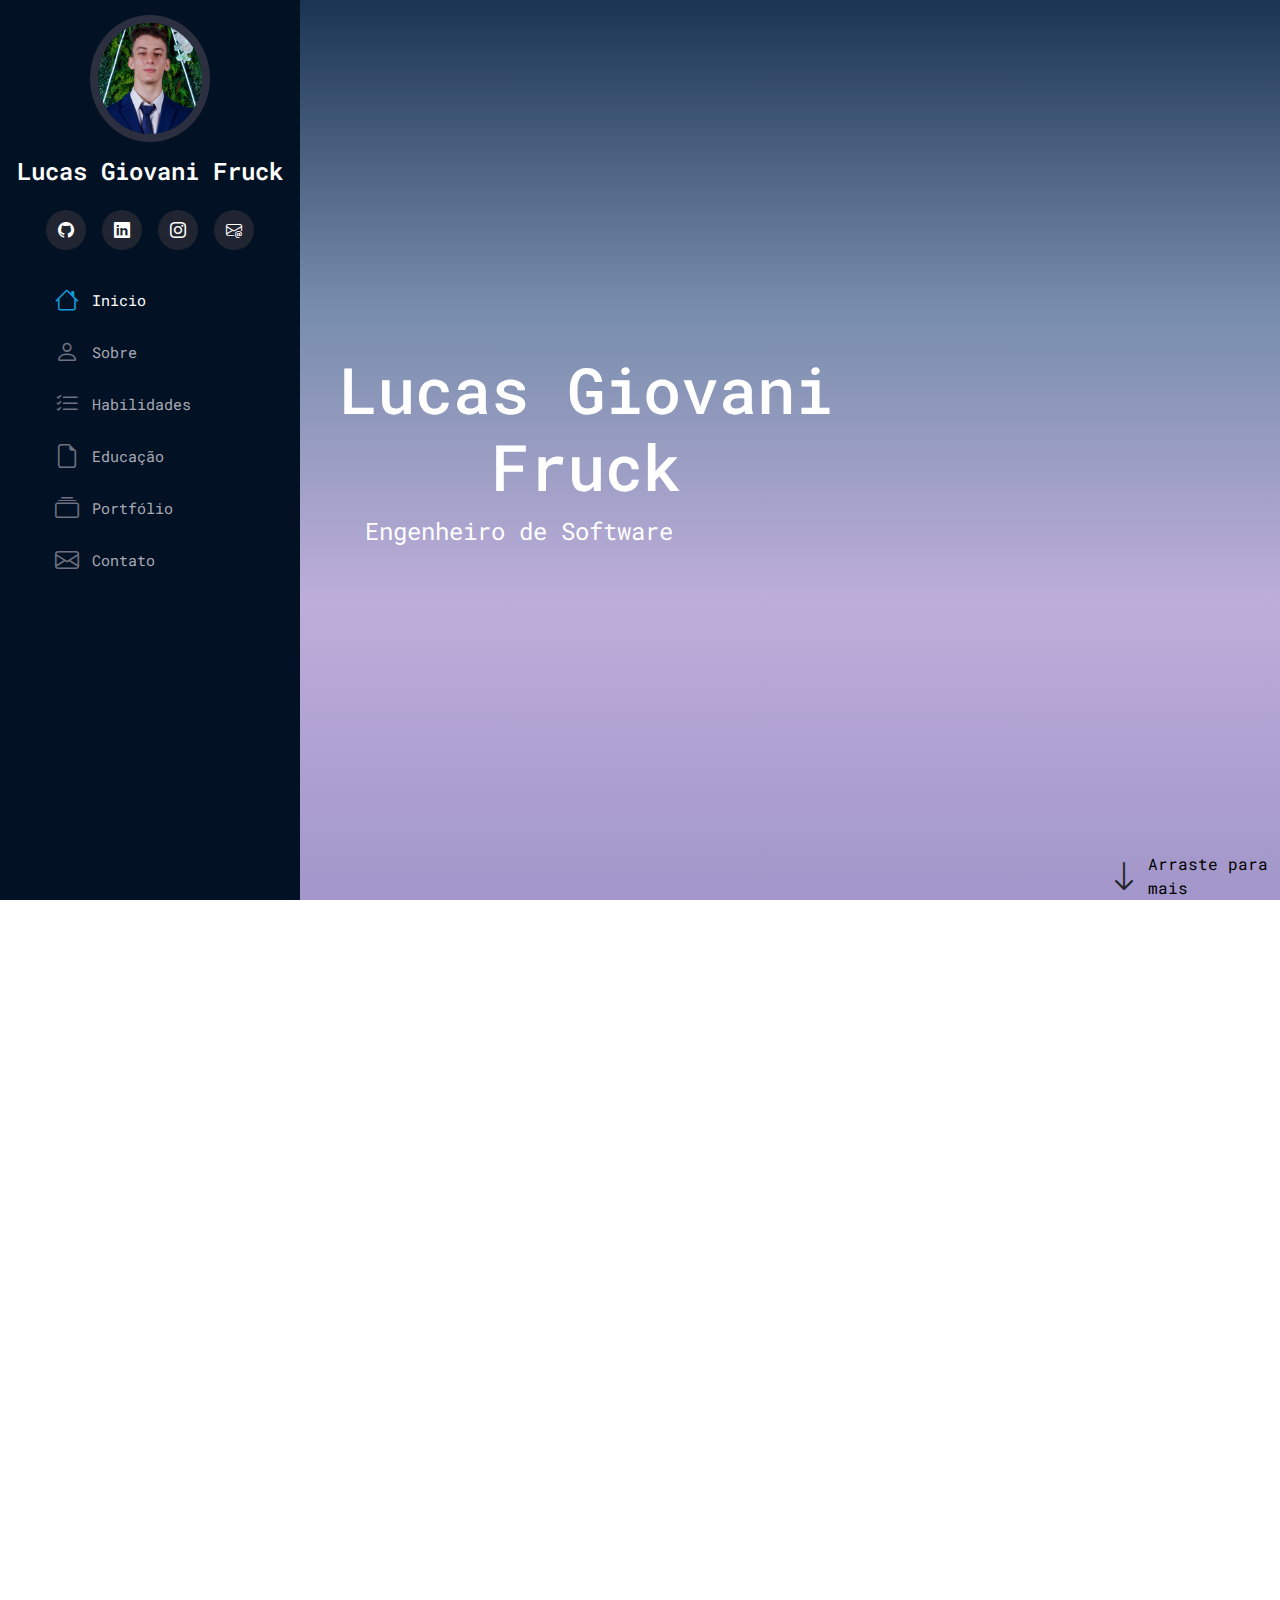
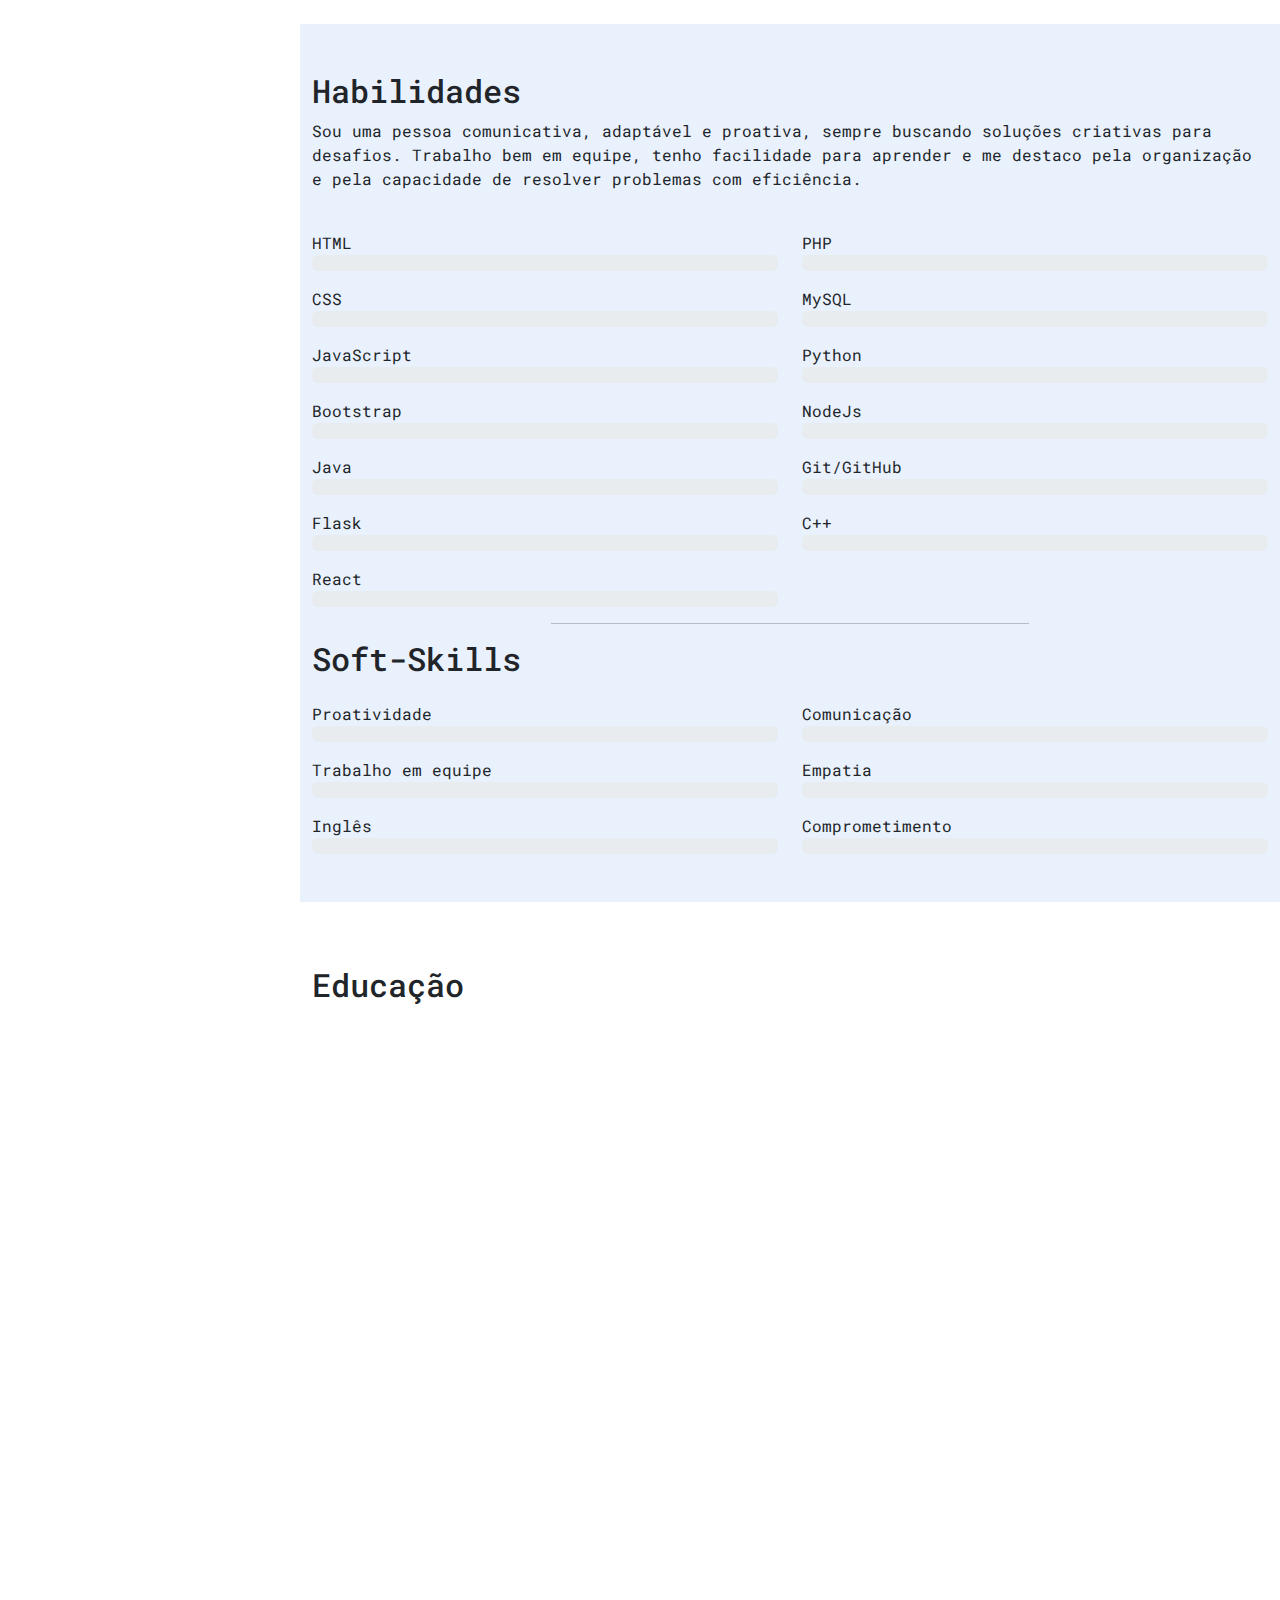
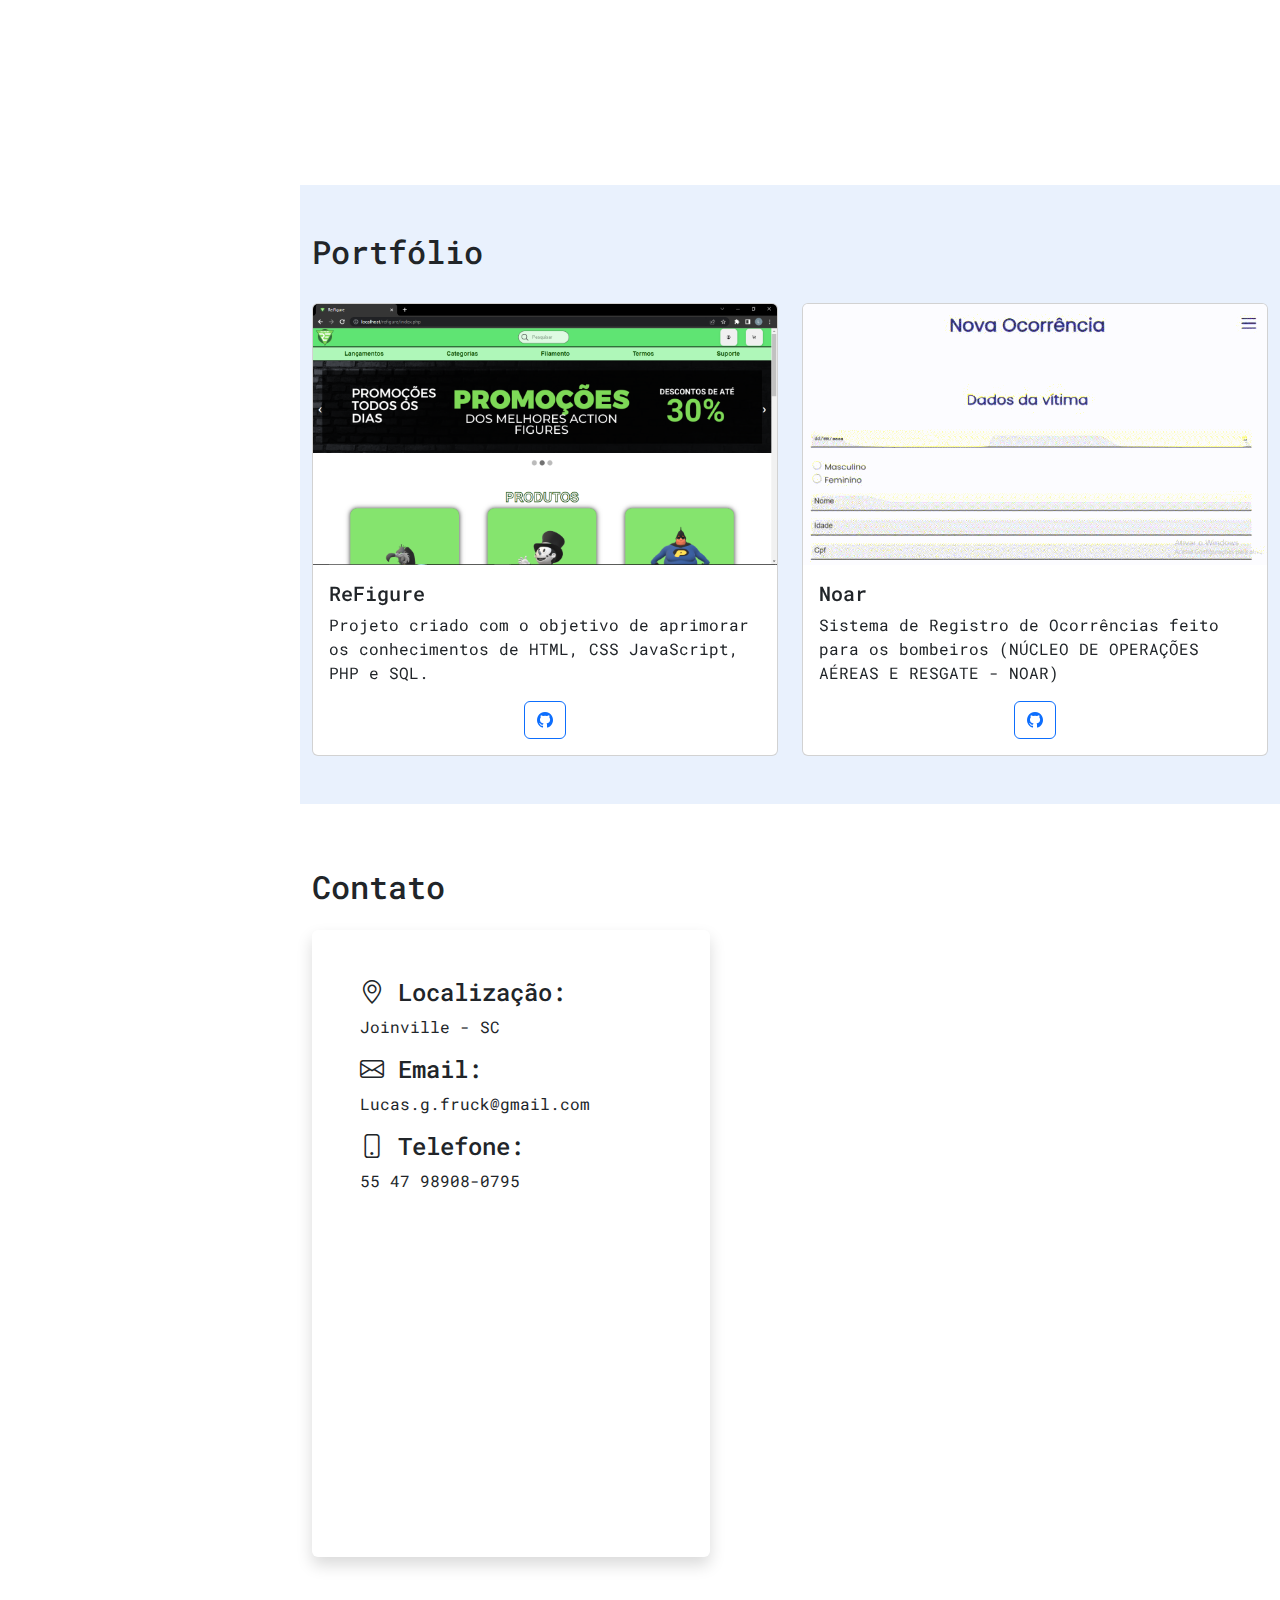
==== commit bb846a25: "Fix" ====
--- a/index.html
+++ b/index.html
@@ -168,7 +168,11 @@
                         <p class="mt-3 mb-0">Flask</p>
                         <div class="progress" role="progressbar" aria-label="Example with label" aria-valuenow="90%" aria-valuemin="0" aria-valuemax="100">
                             <div data-anime="left" class="progress-bar" style="width: 90%">90%</div>  
-                        </div>            
+                        </div>    
+                        <p class="mt-3 mb-0">React</p>
+                        <div class="progress" role="progressbar" aria-label="Example with label" aria-valuenow="80%" aria-valuemin="0" aria-valuemax="100">
+                            <div data-anime="left" class="progress-bar" style="width: 80%">80%</div>  
+                        </div>           
                     </div>
                     <div class="col-md-6">
                         <p class="mt-3 mb-0">PHP</p>
@@ -245,7 +249,7 @@
                     <div class="col-md-6">
                         <div class="cv-item" data-anime="up">
                             <h4>Desenvolvimento de Sistemas</h4>
-                            <h5>2021 - 2024</h5>
+                            <h5>2021 - 2023</h5>
                             <p><em>SENAI Joinville Sul</em></p>
                             <p>O curso habilita profissionais técnicos em Desenvolvimento de Sistemas, 
                                 criando profissionais qualificados para atuarem em programação e 
@@ -348,7 +352,12 @@
                             <p>Lucas.g.fruck@gmail.com</p>
                         </div>
 
-                        <iframe src="https://www.google.com/maps/embed?pb=!1m18!1m12!1m3!1d3576.4084633962334!2d-48.84293452502118!3d-26.31326996842407!2m3!1f0!2f0!3f0!3m2!1i1024!2i768!4f13.1!3m3!1m2!1s0x94deb054a8aaf97b%3A0x91febb1a2773aab3!2sAv.%20Cel.%20Proc%C3%B3pio%20Gomes%2C%20825%20-%20Bucarein%2C%20Joinville%20-%20SC%2C%2089202-300!5e0!3m2!1spt-BR!2sbr!4v1741627154884!5m2!1spt-BR!2sbr" 
+                        <div class="email">
+                            <h4><i class="bi bi-phone"></i> Telefone:</h4>
+                            <p>55 47 98908-0795</p>
+                        </div>
+
+                        <iframe class="mapa" src="https://www.google.com/maps/embed?pb=!1m18!1m12!1m3!1d3576.4084633962334!2d-48.84293452502118!3d-26.31326996842407!2m3!1f0!2f0!3f0!3m2!1i1024!2i768!4f13.1!3m3!1m2!1s0x94deb054a8aaf97b%3A0x91febb1a2773aab3!2sAv.%20Cel.%20Proc%C3%B3pio%20Gomes%2C%20825%20-%20Bucarein%2C%20Joinville%20-%20SC%2C%2089202-300!5e0!3m2!1spt-BR!2sbr!4v1741627154884!5m2!1spt-BR!2sbr" 
                         width="400" height="300" style="border:0;" allowfullscreen="" loading="lazy" 
                         referrerpolicy="no-referrer-when-downgrade"></iframe>
                     
@@ -366,18 +375,3 @@
 </body>
 
 </html>
-
-
-<!--<div class="col">
-                              <div class="card">
-                                <img src="./static/img/refigurefoto.png" class="card-img-top" alt="Site e-commerce">
-                                <div class="card-body">
-                                  <h5 class="card-title">ReFigure e-commerce</h5>
-                                  <p class="card-text">Projeto criado com o objetivo de aprimorar os conhecimentos de HTML, CSS JavaScript, PHP e SQL.</p>
-                                  <div class="d-flex justify-content-center">
-                                    <a href="https://www.google.com/" target="_blank" class="btn-outline-dark me-3"><i class="bi bi-github"></i></a>
-                                    <a href="https://www.google.com/" target="_blank" class="btn btn-outline-primary"><i class="bi bi-link-45deg"></i></a> 
-                                  </div>
-                                </div>
-                              </div>
-                            </div>
--- a/static/style.css
+++ b/static/style.css
@@ -205,6 +205,7 @@
     transform: translate3d(0 ,0 ,0);
   }
 
+
 @media (max-width: 1024px)
 {
     #header
@@ -229,6 +230,10 @@
     #main
     {
         margin-left: 0;
+    }
+    .mapa{
+        scale: 80%;
+        margin-left: -25%;
     }
 }
 
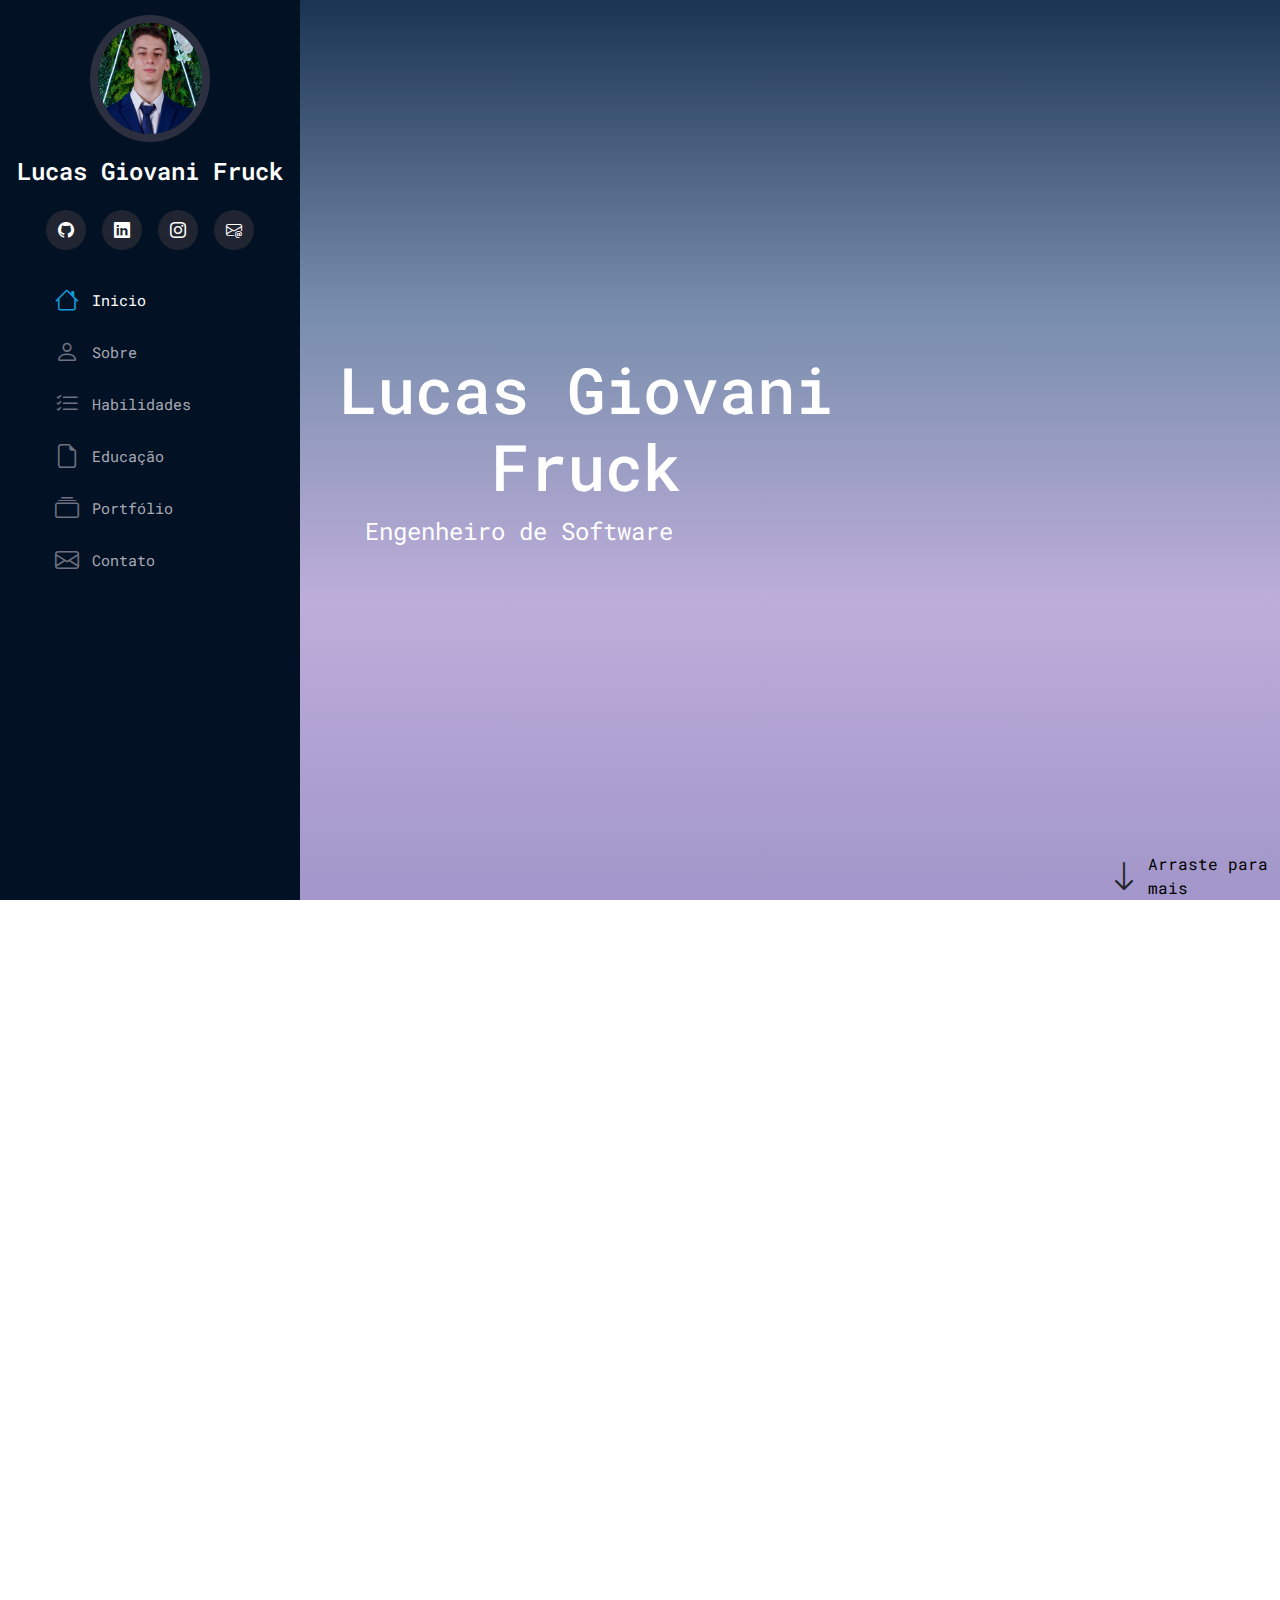
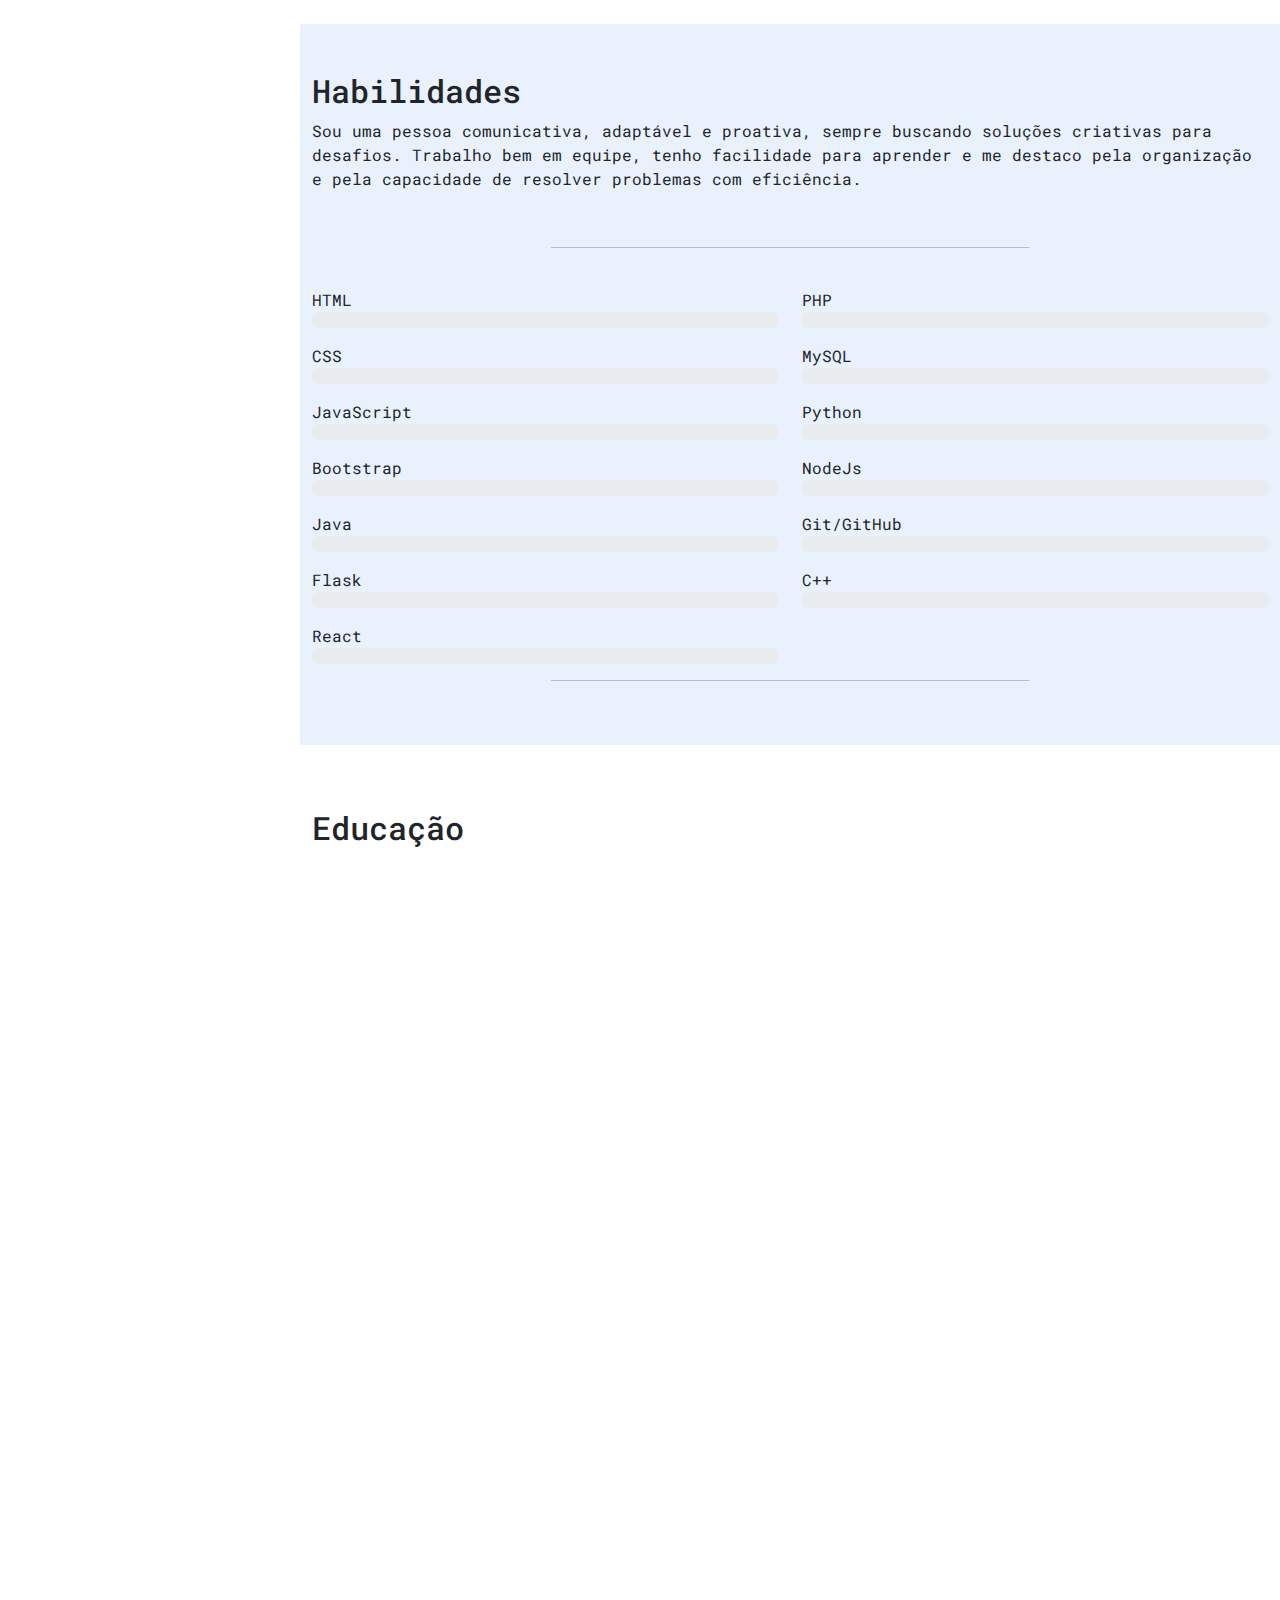
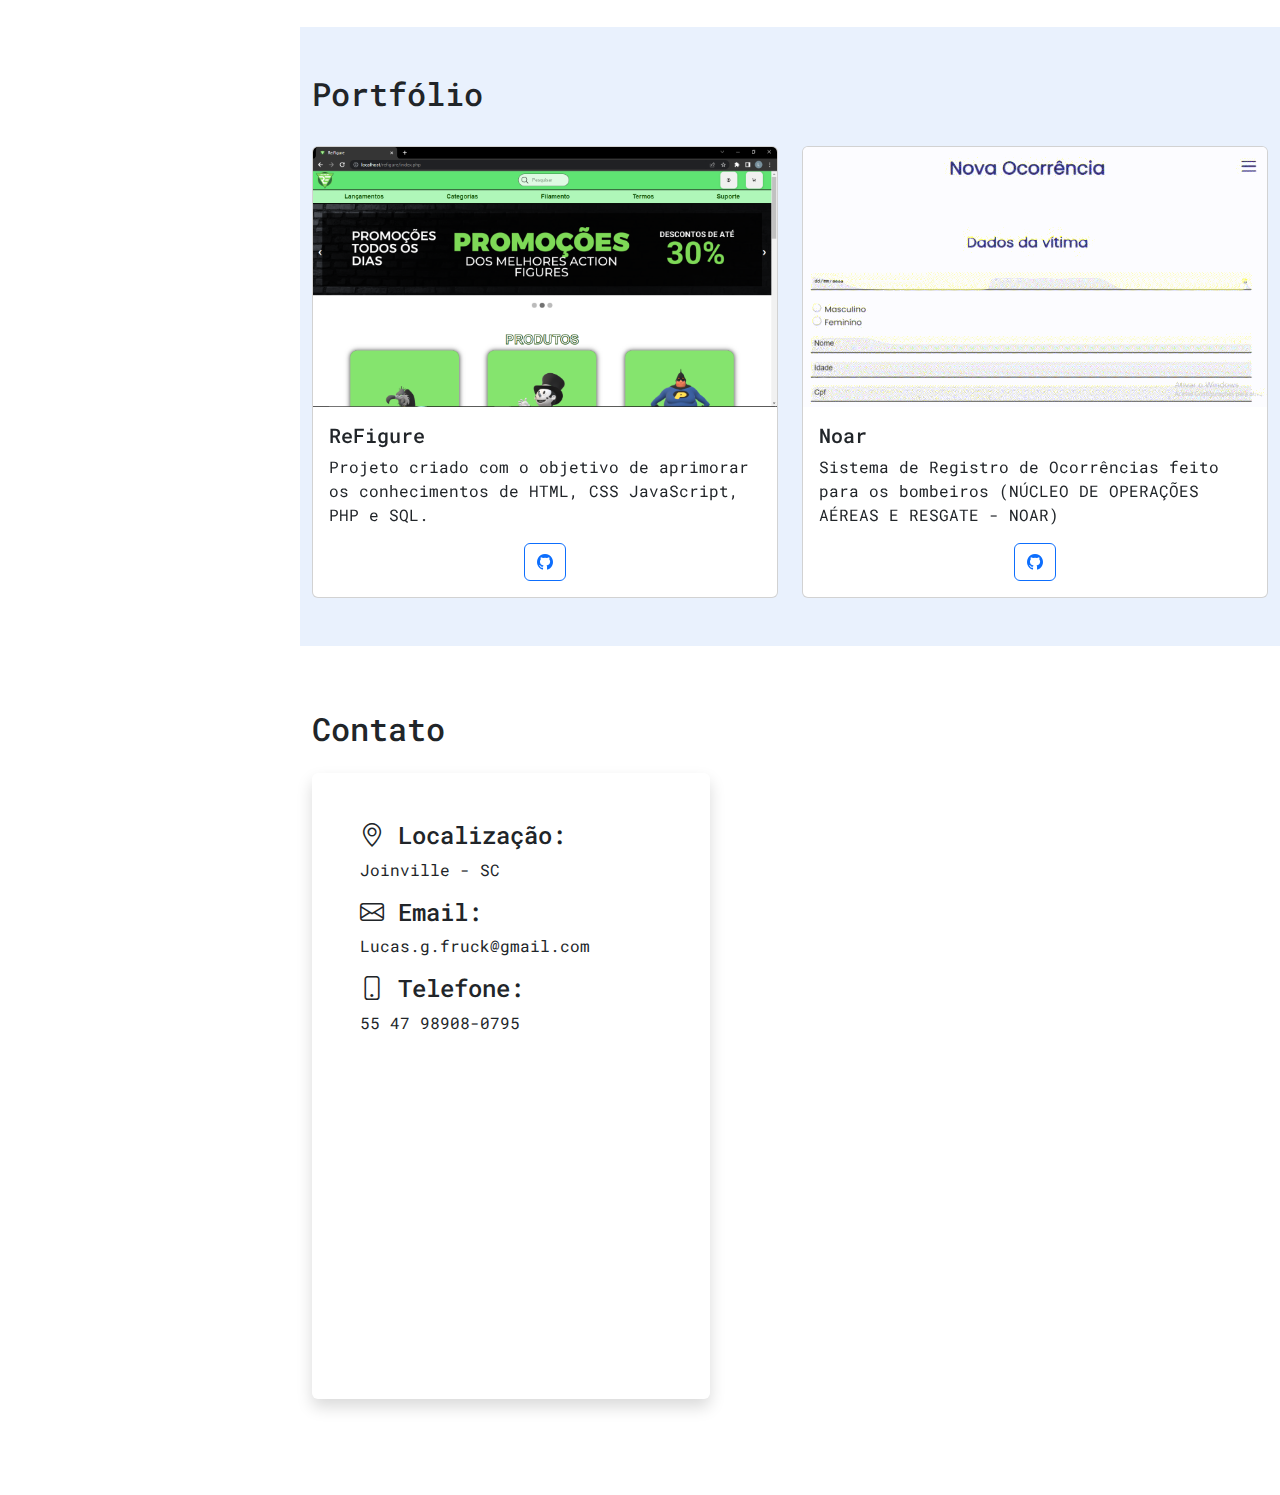
==== commit 57f06194: "Remove Soft-Skills" ====
--- a/index.html
+++ b/index.html
@@ -142,20 +142,22 @@
                 <p>Sou uma pessoa comunicativa, adaptável e proativa, sempre buscando soluções criativas 
                     para desafios. Trabalho bem em equipe, tenho facilidade para aprender e me destaco 
                     pela organização e pela capacidade de resolver problemas com eficiência.</p>
-                
+                <br>
+                <hr class="w-50 me-auto ms-auto">   
+
                 <div class="row mt-4">
                     <div class="col-md-6">
                         <p class="mt-3 mb-0">HTML</p>
                         <div class="progress" role="progressbar" aria-label="Example with label" aria-valuenow="90%" aria-valuemin="0" aria-valuemax="100">
-                            <div data-anime="left" class="progress-bar" style="width: 90%">90%</div>
+                            <div data-anime="left" class="progress-bar" style="width: 90%">95%</div>
                         </div>
                         <p class="mt-3 mb-0">CSS</p>
                         <div class="progress" role="progressbar" aria-label="Example with label" aria-valuenow="90%" aria-valuemin="0" aria-valuemax="100">
-                            <div data-anime="left" class="progress-bar" style="width: 90%">90%</div>
+                            <div data-anime="left" class="progress-bar" style="width: 90%">95%</div>
                         </div>
                         <p class="mt-3 mb-0">JavaScript</p>
                         <div class="progress" role="progressbar" aria-label="Example with label" aria-valuenow="70%" aria-valuemin="0" aria-valuemax="100">
-                            <div data-anime="left" class="progress-bar" style="width: 70%">70%</div>
+                            <div data-anime="left" class="progress-bar" style="width: 70%">90%</div>
                         </div>
                         <p class="mt-3 mb-0">Bootstrap</p>
                         <div class="progress" role="progressbar" aria-label="Example with label" aria-valuenow="80%" aria-valuemin="0" aria-valuemax="100">
@@ -163,11 +165,11 @@
                         </div>           
                         <p class="mt-3 mb-0">Java</p>
                         <div class="progress" role="progressbar" aria-label="Example with label" aria-valuenow="65%" aria-valuemin="0" aria-valuemax="100">
-                            <div data-anime="left" class="progress-bar" style="width: 65%">65%</div>  
+                            <div data-anime="left" class="progress-bar" style="width: 65%">75%</div>  
                         </div>     
                         <p class="mt-3 mb-0">Flask</p>
                         <div class="progress" role="progressbar" aria-label="Example with label" aria-valuenow="90%" aria-valuemin="0" aria-valuemax="100">
-                            <div data-anime="left" class="progress-bar" style="width: 90%">90%</div>  
+                            <div data-anime="left" class="progress-bar" style="width: 90%">80%</div>  
                         </div>    
                         <p class="mt-3 mb-0">React</p>
                         <div class="progress" role="progressbar" aria-label="Example with label" aria-valuenow="80%" aria-valuemin="0" aria-valuemax="100">
@@ -181,11 +183,11 @@
                         </div>
                         <p class="mt-3 mb-0">MySQL</p>
                         <div class="progress" role="progressbar" aria-label="Example with label" aria-valuenow="80%" aria-valuemin="0" aria-valuemax="100">
-                            <div data-anime="left" class="progress-bar" style="width: 80%">80%</div>  
+                            <div data-anime="left" class="progress-bar" style="width: 80%">90%</div>  
                         </div>
                         <p class="mt-3 mb-0">Python</p>
                         <div class="progress" role="progressbar" aria-label="Example with label" aria-valuenow="85%" aria-valuemin="0" aria-valuemax="100">
-                            <div data-anime="left" class="progress-bar" style="width: 85%">85%</div>  
+                            <div data-anime="left" class="progress-bar" style="width: 85%">90%</div>  
                         </div>
                         <p class="mt-3 mb-0">NodeJs</p>
                         <div class="progress" role="progressbar" aria-label="Example with label" aria-valuenow="70%" aria-valuemin="0" aria-valuemax="100">
@@ -203,38 +205,7 @@
                 </div>
 
                 <hr class="w-50 me-auto ms-auto">
-                <h2 class="fs-2">Soft-Skills</h2>
-    
-                <div class="row">
-                    <div class="col-md-6">
-                        <p class="mt-3 mb-0">Proatividade</p>
-                        <div class="progress" role="progressbar" aria-label="Example with label" aria-valuenow="92%" aria-valuemin="0" aria-valuemax="100">
-                            <div data-anime="left" class="progress-bar" style="width: 92%">92%</div>  
-                        </div>
-                        <p class="mt-3 mb-0">Trabalho em equipe</p>
-                        <div class="progress" role="progressbar" aria-label="Example with label" aria-valuenow="95%" aria-valuemin="0" aria-valuemax="100">
-                            <div data-anime="left" class="progress-bar" style="width: 95%">95%</div>  
-                        </div>
-                        <p class="mt-3 mb-0">Inglês</p>
-                        <div class="progress" role="progressbar" aria-label="Example with label" aria-valuenow="70%" aria-valuemin="0" aria-valuemax="100">
-                            <div data-anime="left" class="progress-bar" style="width: 70%">70%</div>  
-                        </div>
-                    </div>
-                    <div class="col-md-6">
-                        <p class="mt-3 mb-0">Comunicação</p>
-                        <div class="progress" role="progressbar" aria-label="Example with label" aria-valuenow="85%" aria-valuemin="0" aria-valuemax="100">
-                            <div data-anime="left" class="progress-bar" style="width: 85%">85%</div>  
-                        </div>
-                        <p class="mt-3 mb-0">Empatia</p>
-                        <div class="progress" role="progressbar" aria-label="Example with label" aria-valuenow="100%" aria-valuemin="0" aria-valuemax="100">
-                            <div data-anime="left" class="progress-bar" style="width: 100%">100%</div>  
-                        </div>
-                        <p class="mt-3 mb-0">Comprometimento</p>
-                        <div class="progress" role="progressbar" aria-label="Example with label" aria-valuenow="100%" aria-valuemin="0" aria-valuemax="100">
-                            <div data-anime="left" class="progress-bar" style="width: 100%">100%</div>  
-                        </div>
-                    </div>
-                </div>
+
 
             </div>
 
@@ -260,7 +231,7 @@
                         <div class="col-md-6">
                             <div class="cv-item" data-anime="up">
                                 <h4>Ensino Médio</h4>
-                                <h5>2021-2024</h5>
+                                <h5>2021-2023</h5>
                                 <p><em>Senai Joinville Sul</em></p>
                                 <p>Ensino médio com curso de desenvolvimento de sistemas integrado.</p>
                             </div>
@@ -270,7 +241,7 @@
                 <div class="row">
                     <div class="col-md-6">
                         <div class="cv-item" data-anime="up">
-                            <h4>Engenheiro de Software</h4>
+                            <h4>Engenharia de Software</h4>
                             <h5>2024 - 2027</h5>
                             <p><em>CatolicaSc Joinville</em></p>
                             <p>O engenheiro de software desempenha um papel importante na área de 
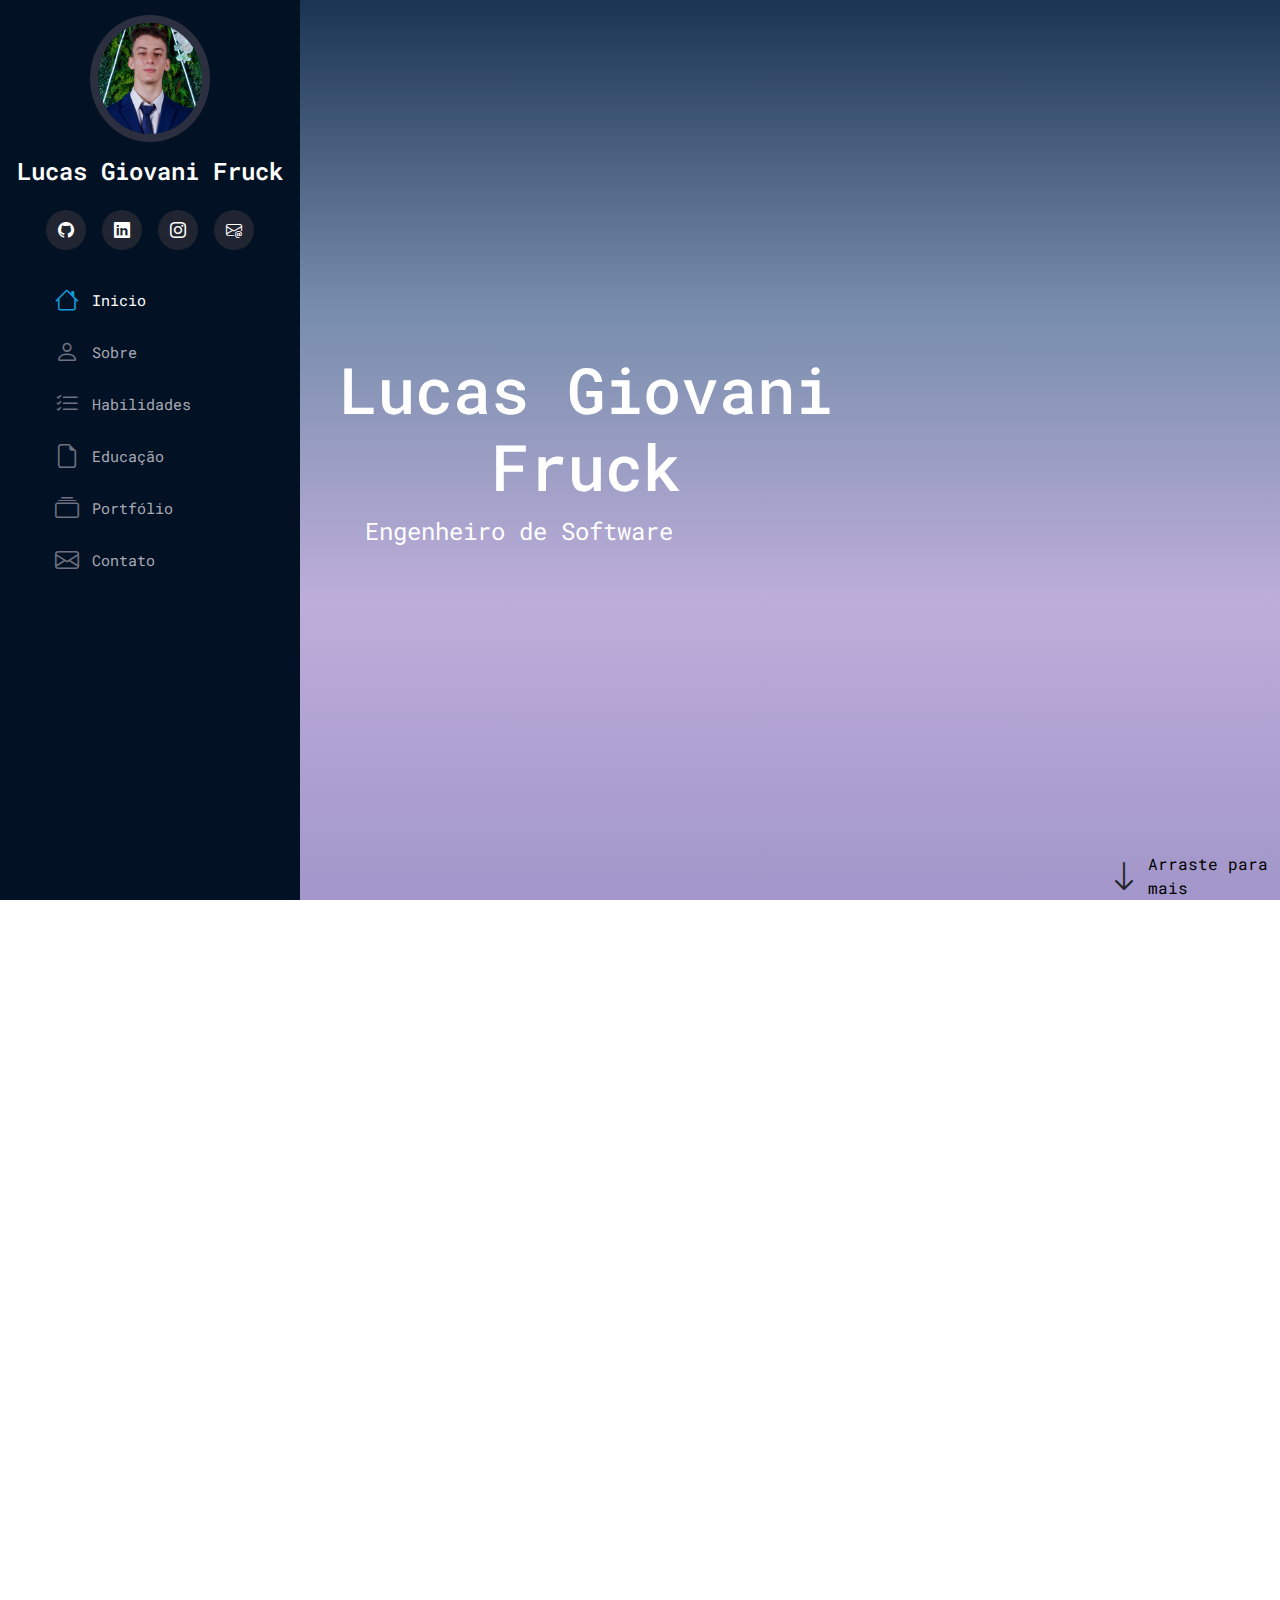
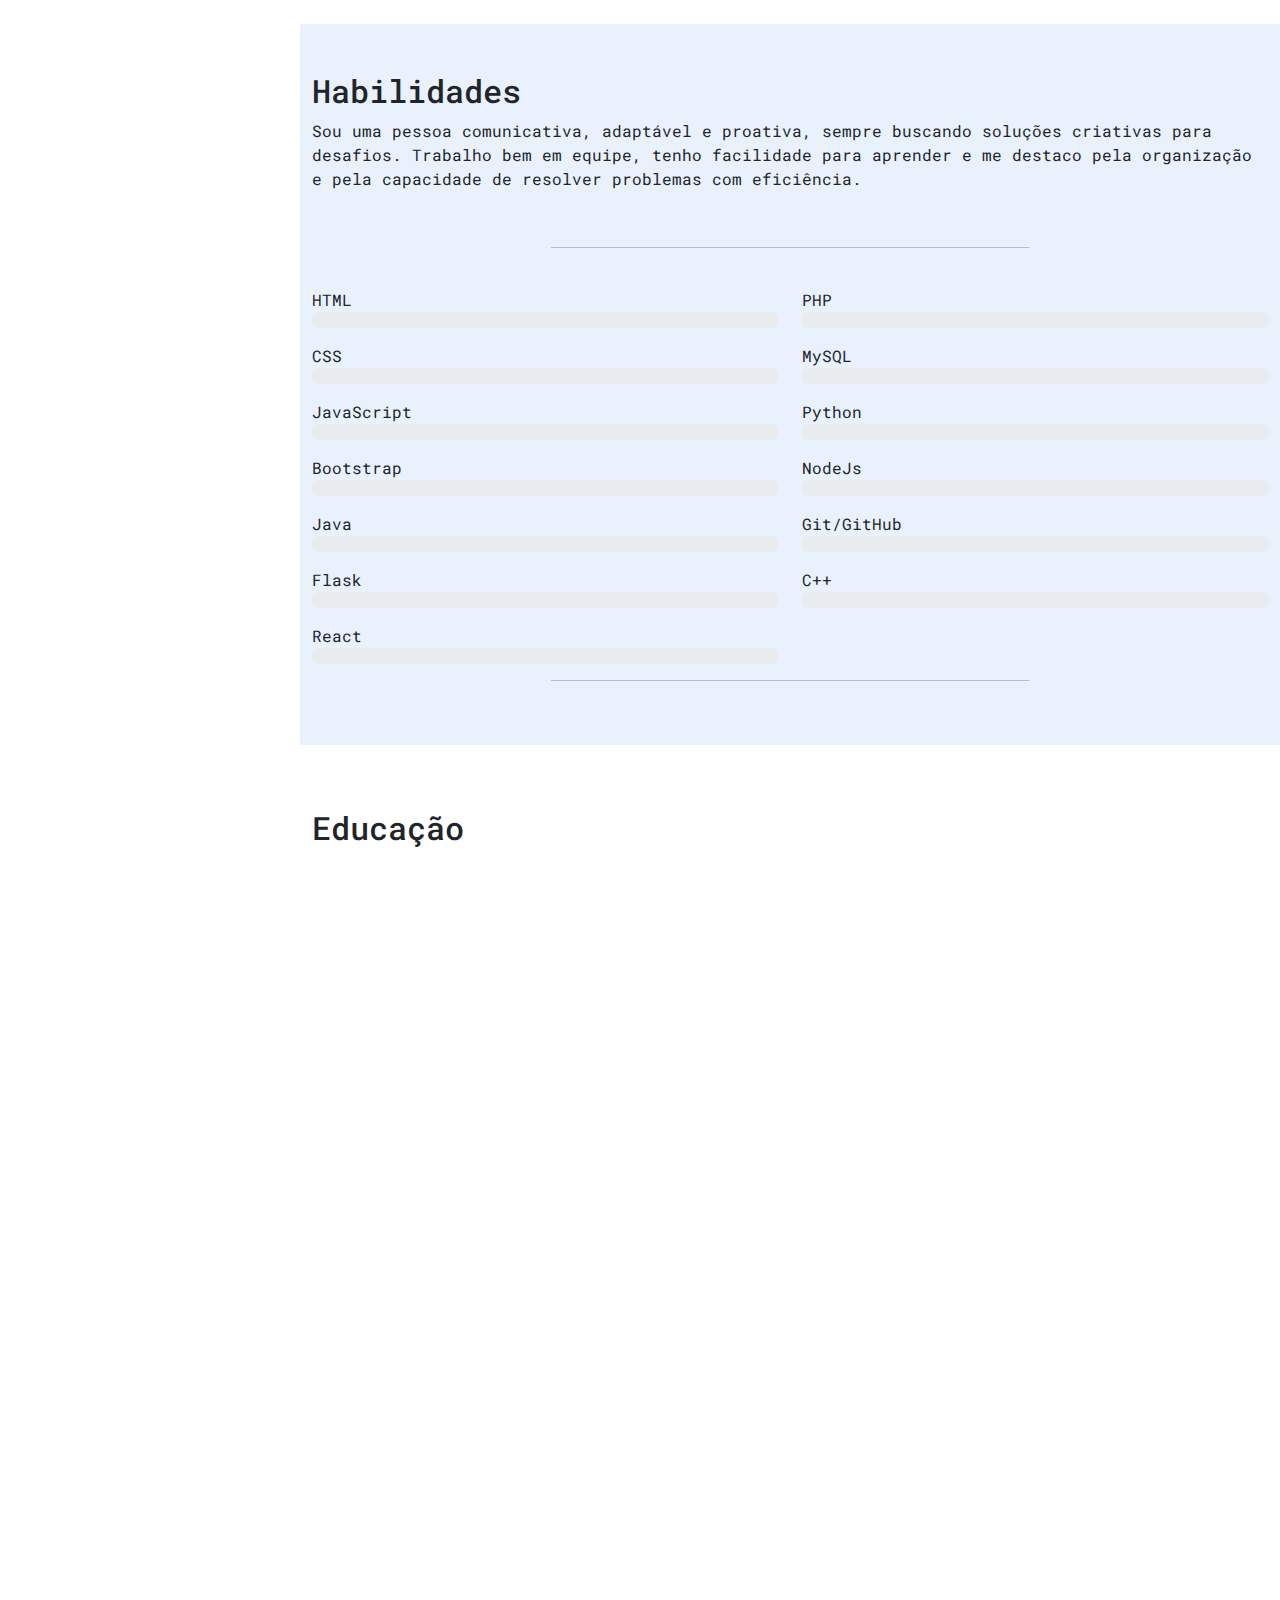
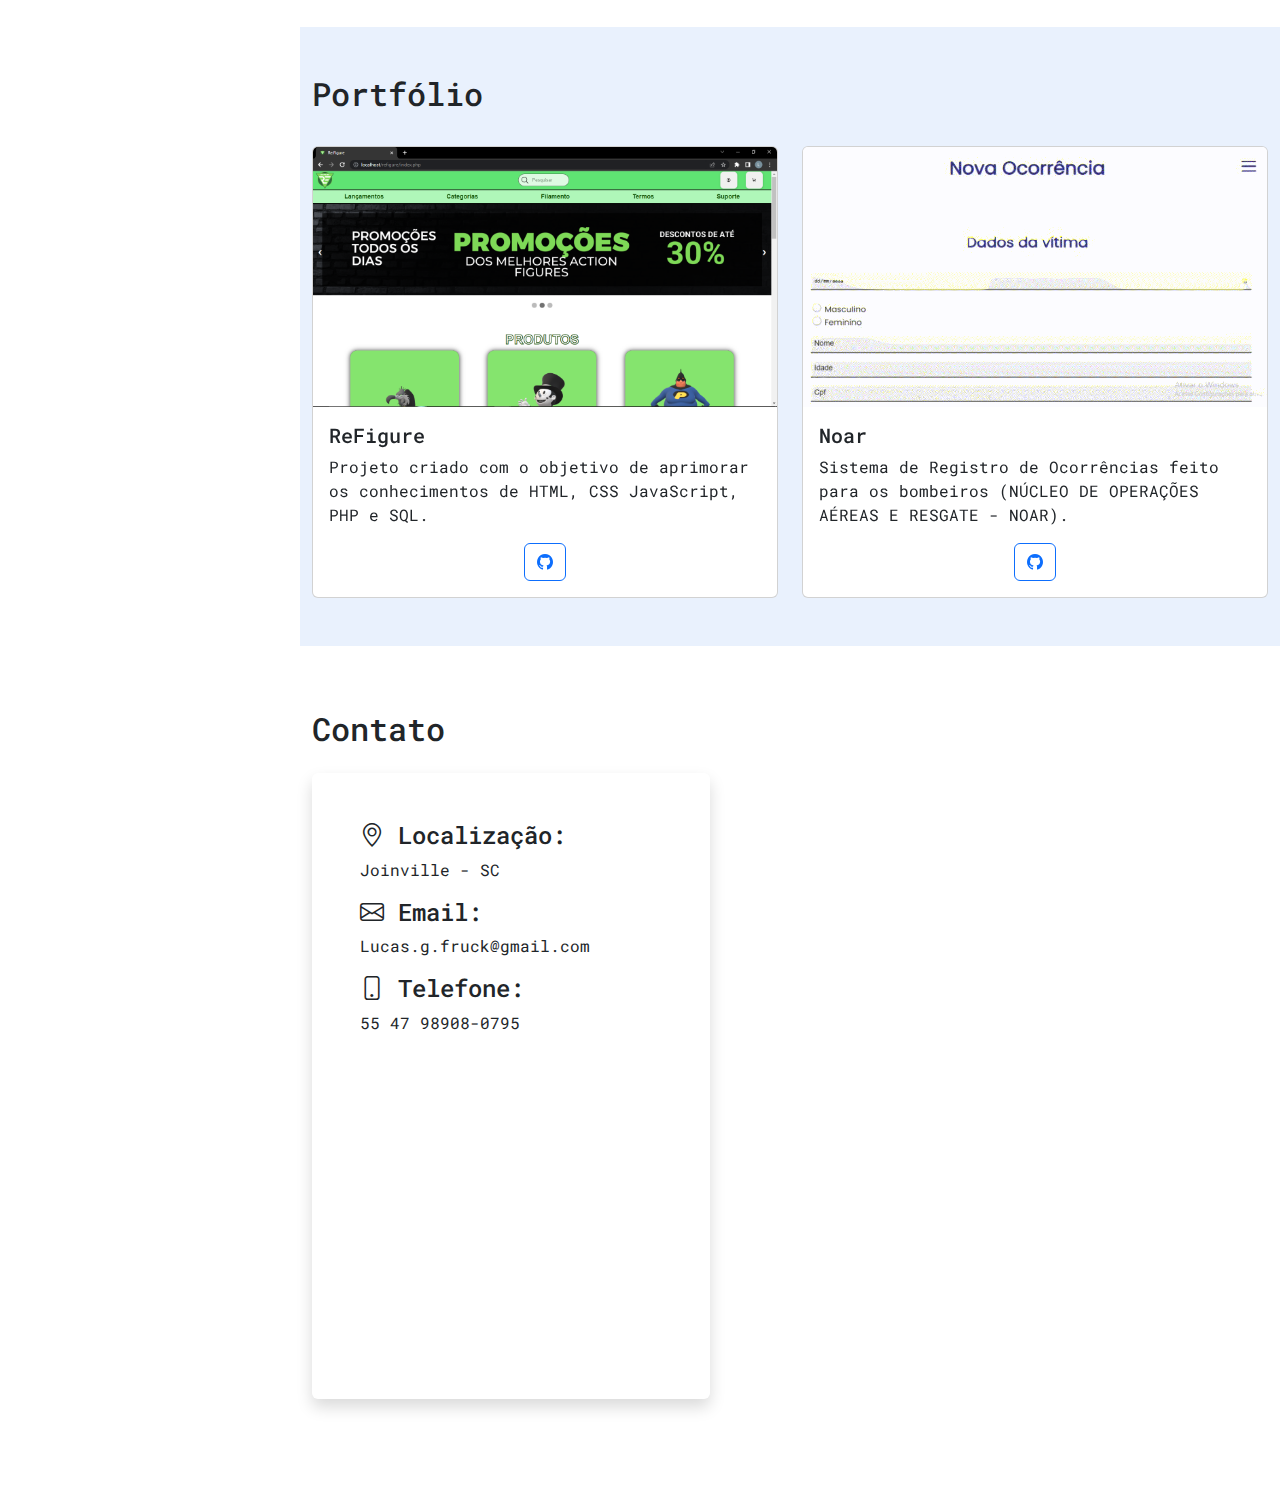
==== commit 193ba980: "Fix" ====
--- a/index.html
+++ b/index.html
@@ -285,7 +285,7 @@
                                   <h5 class="card-title">Noar</h5>
                                   <p class="card-text">Sistema de Registro de Ocorrências
                                     feito para os bombeiros (NÚCLEO DE
-                                    OPERAÇÕES AÉREAS E RESGATE - NOAR)</p>
+                                    OPERAÇÕES AÉREAS E RESGATE - NOAR).</p>
                                     <div class="d-flex justify-content-center">
                                         <a href="https://github.com/LucasGiovaniFruck/Noar" target="_blank" class="btn btn-outline-primary">
                                         <i class="bi bi-github"></i>
